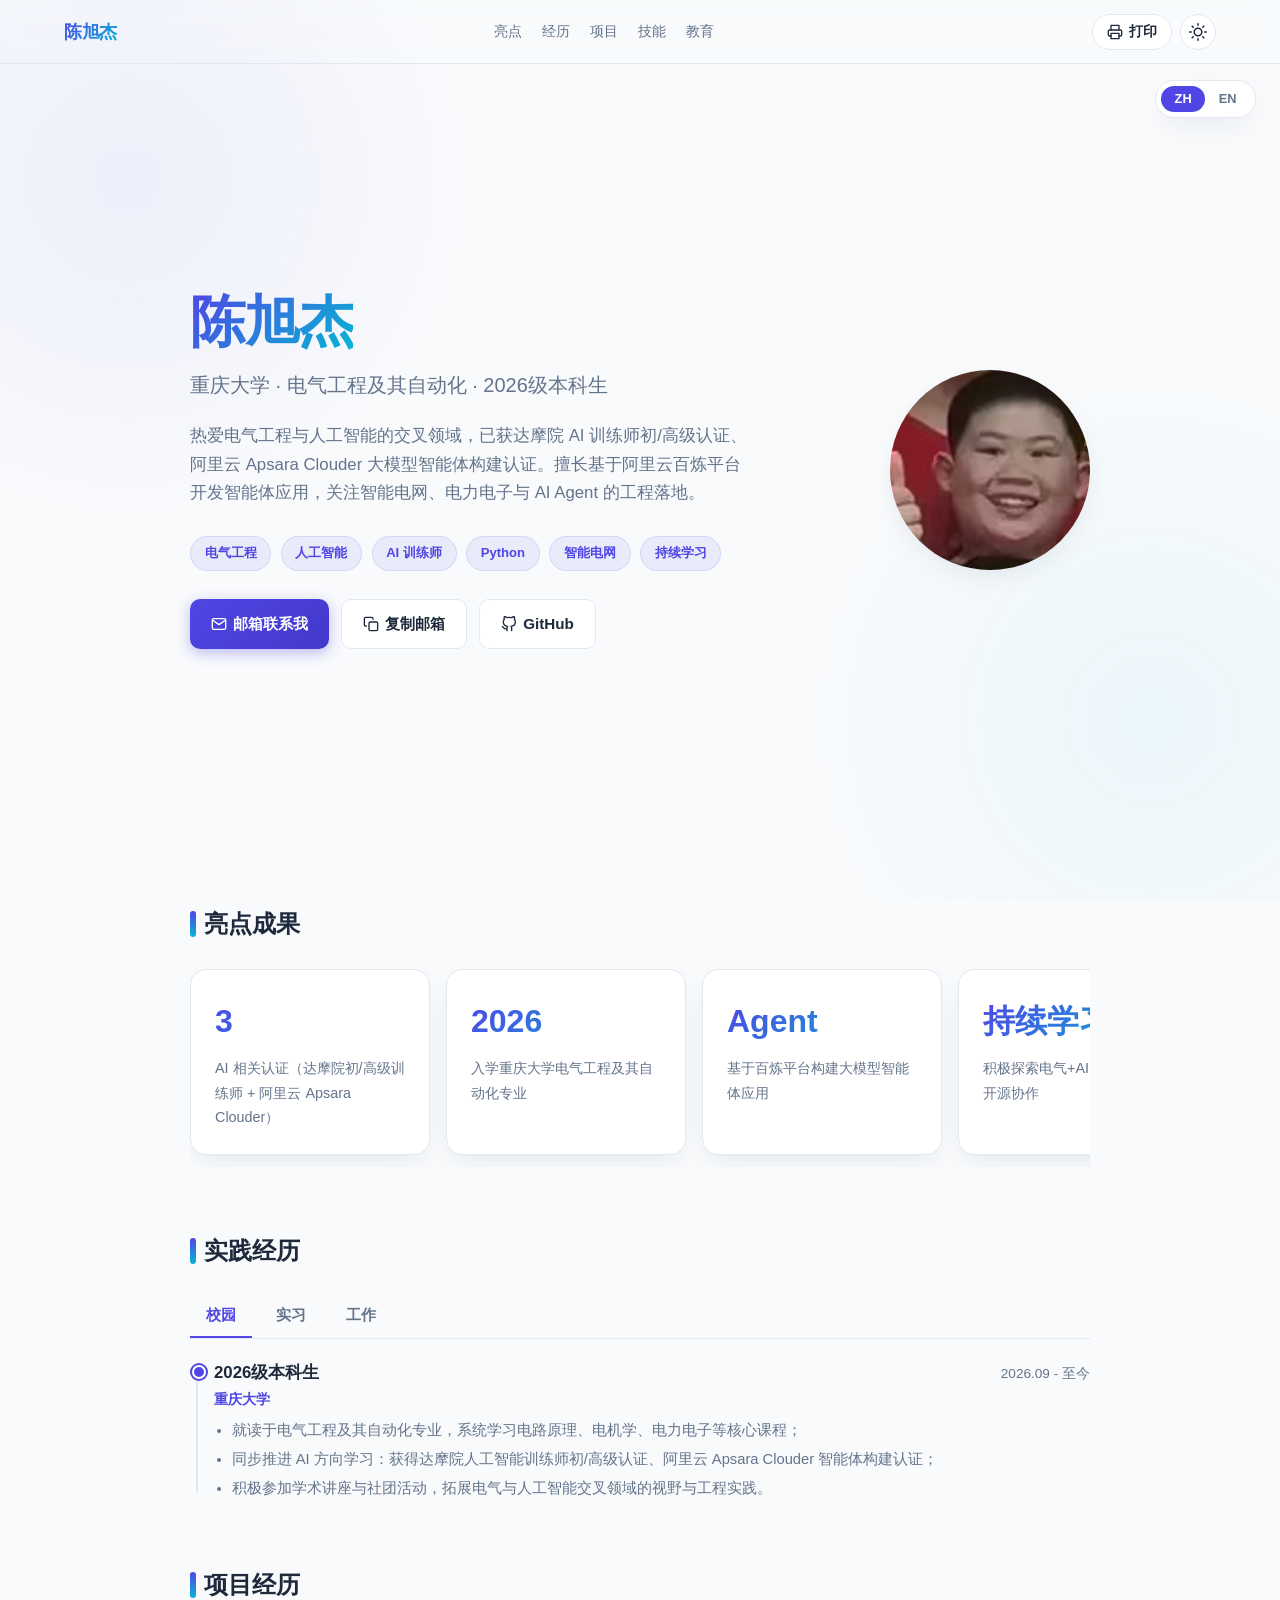
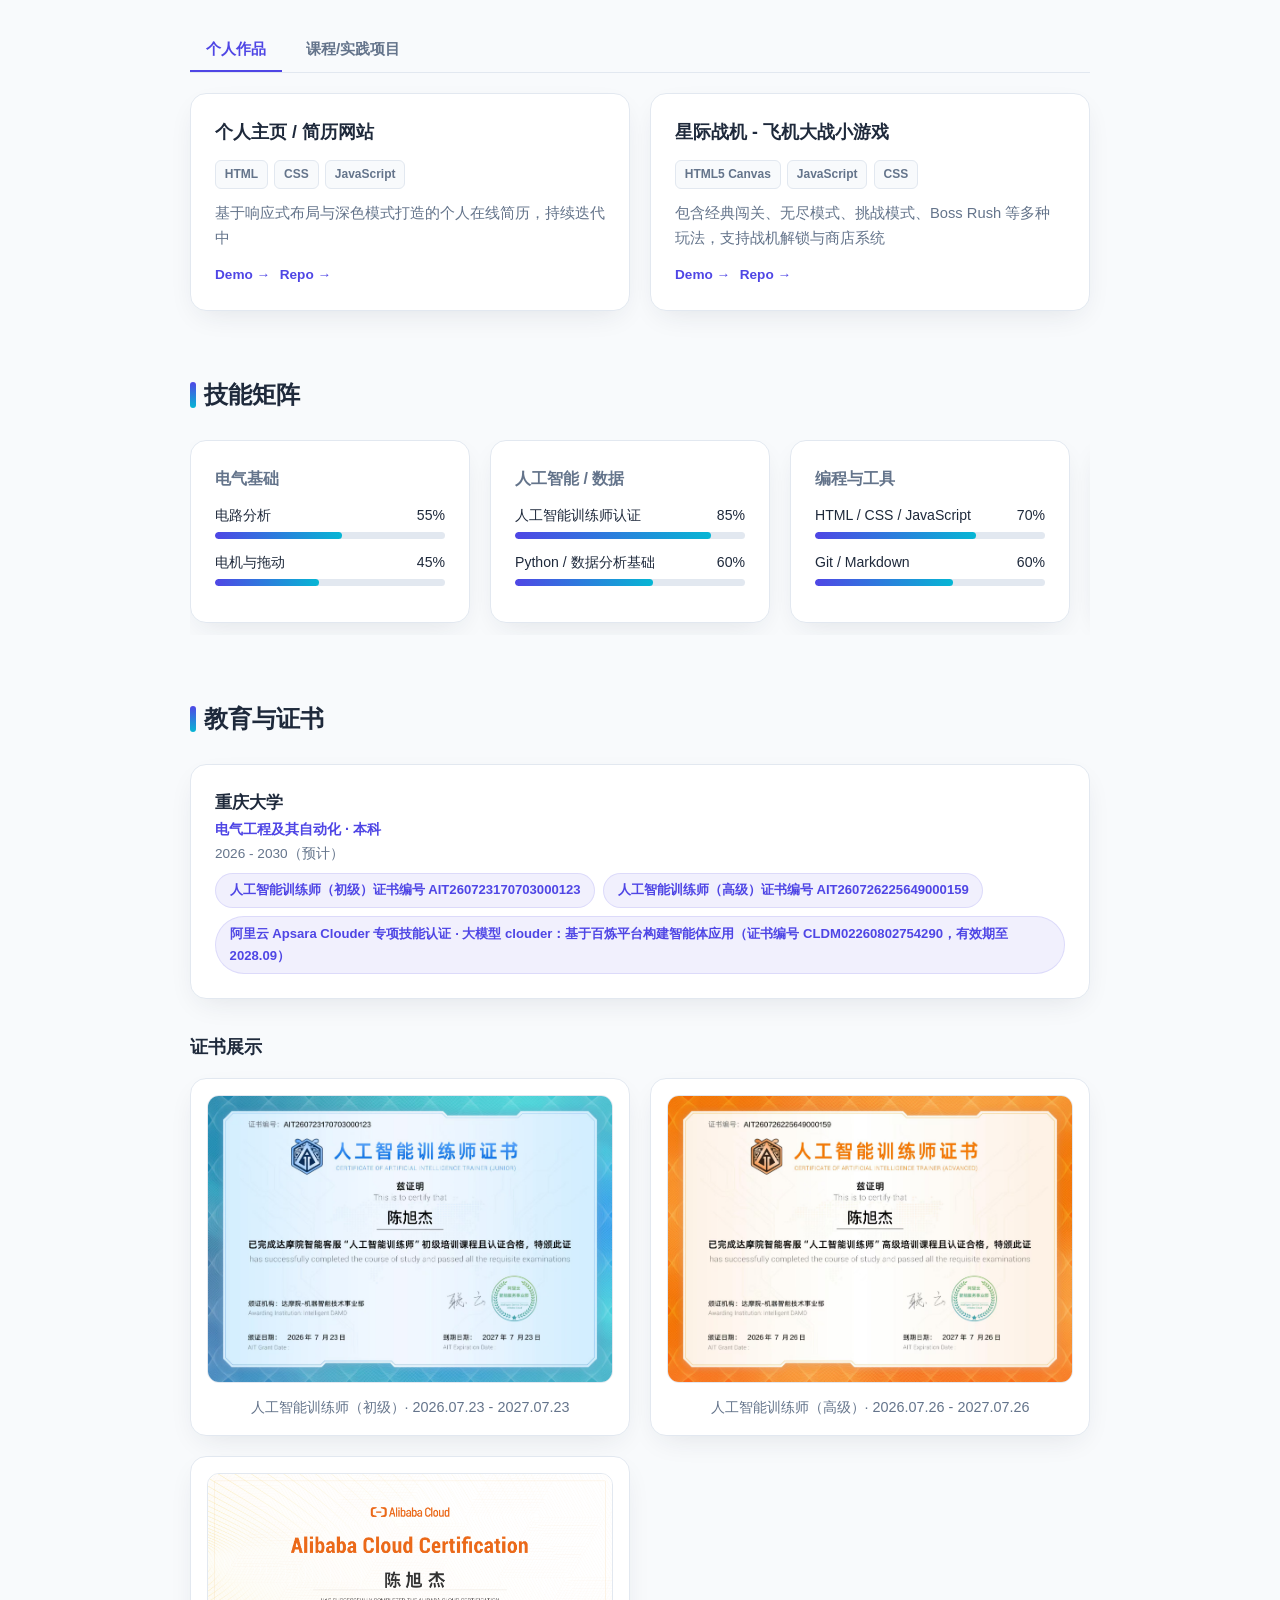
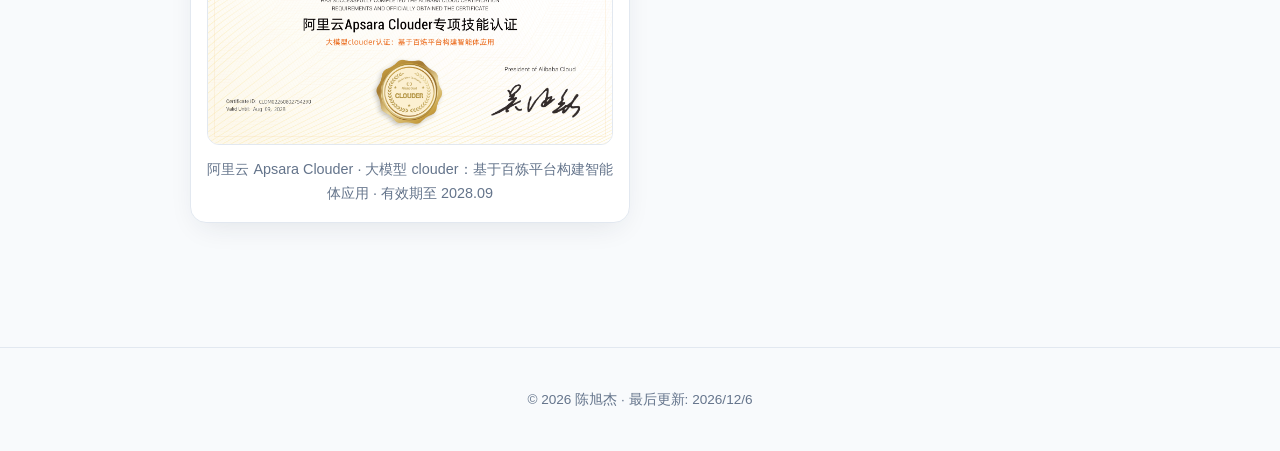
==== index.html @ e29fdea2 "deploy latest personal site" ====
<!DOCTYPE html>
<html lang="zh-CN">
<head>
  <meta charset="UTF-8">
  <meta name="viewport" content="width=device-width, initial-scale=1.0">
  <title>陈旭杰 | 重庆大学 · 电气工程及其自动化</title>
  <meta name="description" content="陈旭杰的个人主页 - 重庆大学电气工程及其自动化专业学生，已获得人工智能训练师初级与高级认证。">
  <style>
    /* ===== 设计变量 ===== */
    :root {
      --primary: #4f46e5;
      --primary-600: #4338ca;
      --accent: #06b6d4;
      --bg: #f8fafc;
      --surface: #ffffff;
      --text: #1e293b;
      --text-secondary: #64748b;
      --border: #e2e8f0;
      --shadow: 0 10px 30px -10px rgba(30, 41, 59, 0.12);
      --radius: 16px;
      --transition: 200ms cubic-bezier(0.4, 0, 0.2, 1);
      --font: -apple-system, BlinkMacSystemFont, "Segoe UI", "PingFang SC", "Hiragino Sans GB", "Microsoft YaHei", "Helvetica Neue", Arial, sans-serif;
    }

    [data-theme="dark"] {
      --bg: #0f172a;
      --surface: #1e293b;
      --text: #f1f5f9;
      --text-secondary: #94a3b8;
      --border: #334155;
      --shadow: 0 10px 30px -10px rgba(0, 0, 0, 0.4);
    }

    @media print {
      :root {
        --bg: #fff !important;
        --surface: #fff !important;
        --text: #000 !important;
        --text-secondary: #333 !important;
        --border: #ddd !important;
        --shadow: none !important;
      }
    }

    * { box-sizing: border-box; margin: 0; padding: 0; }

    html { scroll-behavior: smooth; }

    body {
      font-family: var(--font);
      background: var(--bg);
      color: var(--text);
      line-height: 1.7;
      -webkit-font-smoothing: antialiased;
      transition: background var(--transition), color var(--transition);
    }

    /* 背景纹理 */
    body::before {
      content: "";
      position: fixed;
      inset: 0;
      background:
        radial-gradient(circle at 10% 20%, rgba(79, 70, 229, 0.06) 0%, transparent 25%),
        radial-gradient(circle at 90% 80%, rgba(6, 182, 212, 0.05) 0%, transparent 25%);
      pointer-events: none;
      z-index: -1;
    }

    /* ===== 导航 ===== */
    .nav {
      position: fixed;
      top: 0;
      left: 0;
      right: 0;
      height: 64px;
      background: rgba(var(--surface), 0.85);
      backdrop-filter: blur(12px);
      border-bottom: 1px solid var(--border);
      z-index: 100;
      display: flex;
      align-items: center;
      justify-content: space-between;
      padding: 0 clamp(16px, 5vw, 64px);
      transition: background var(--transition), border-color var(--transition);
    }

    [data-theme="dark"] .nav { background: rgba(15, 23, 42, 0.85); }

    .nav-name {
      font-weight: 800;
      font-size: 1.15rem;
      letter-spacing: -0.02em;
      background: linear-gradient(135deg, var(--primary), var(--accent));
      -webkit-background-clip: text;
      -webkit-text-fill-color: transparent;
    }

    .nav-links {
      display: flex;
      gap: 1.25rem;
      align-items: center;
    }

    .nav-links a {
      color: var(--text-secondary);
      text-decoration: none;
      font-size: 0.9rem;
      font-weight: 500;
      transition: color var(--transition);
    }

    .nav-links a:hover { color: var(--primary); }

    .nav-btns {
      display: flex;
      gap: 0.5rem;
      align-items: center;
    }

    .icon-btn {
      width: 36px;
      height: 36px;
      border-radius: 50%;
      border: 1px solid var(--border);
      background: var(--surface);
      color: var(--text);
      cursor: pointer;
      display: inline-flex;
      align-items: center;
      justify-content: center;
      transition: transform var(--transition), border-color var(--transition), box-shadow var(--transition);
    }

    .icon-btn:hover {
      transform: translateY(-2px);
      border-color: var(--primary);
      box-shadow: var(--shadow);
    }

    .print-btn {
      width: auto;
      padding: 0 14px;
      border-radius: 20px;
      font-size: 0.85rem;
      font-weight: 600;
      gap: 6px;
    }

    .menu-toggle { display: none; }

    /* ===== 容器 ===== */
    .container {
      max-width: 980px;
      margin: 0 auto;
      padding: 100px clamp(16px, 5vw, 40px) 60px;
    }

    section { margin-bottom: 64px; }

    h2 {
      font-size: 1.5rem;
      margin-bottom: 1.5rem;
      display: flex;
      align-items: center;
      gap: 0.5rem;
    }

    h2 .accent {
      width: 6px;
      height: 26px;
      border-radius: 3px;
      background: linear-gradient(180deg, var(--primary), var(--accent));
    }

    /* ===== Hero ===== */
    .hero {
      display: grid;
      grid-template-columns: 1fr auto;
      gap: 40px;
      align-items: center;
      min-height: calc(100vh - 160px);
    }

    .hero-title {
      font-size: clamp(2.2rem, 6vw, 3.5rem);
      font-weight: 900;
      line-height: 1.1;
      letter-spacing: -0.03em;
      margin-bottom: 1rem;
    }

    .hero-title span {
      background: linear-gradient(135deg, var(--primary), var(--accent));
      -webkit-background-clip: text;
      -webkit-text-fill-color: transparent;
    }

    .hero-role {
      font-size: 1.25rem;
      color: var(--text-secondary);
      font-weight: 500;
      margin-bottom: 1.25rem;
    }

    .hero-summary {
      color: var(--text-secondary);
      font-size: 1.05rem;
      max-width: 560px;
      margin-bottom: 1.75rem;
    }

    .badges {
      display: flex;
      flex-wrap: wrap;
      gap: 0.6rem;
      margin-bottom: 1.75rem;
    }

    .badge {
      padding: 0.35rem 0.85rem;
      border-radius: 999px;
      font-size: 0.82rem;
      font-weight: 600;
      background: rgba(79, 70, 229, 0.08);
      color: var(--primary);
      border: 1px solid rgba(79, 70, 229, 0.12);
      transition: transform var(--transition), background var(--transition);
    }

    .badge:hover { transform: translateY(-2px); background: rgba(79, 70, 229, 0.12); }

    .hero-actions { display: flex; flex-wrap: wrap; gap: 0.75rem; }

    .btn {
      display: inline-flex;
      align-items: center;
      gap: 0.4rem;
      padding: 0.7rem 1.3rem;
      border-radius: 10px;
      font-weight: 600;
      font-size: 0.95rem;
      text-decoration: none;
      cursor: pointer;
      transition: transform var(--transition), box-shadow var(--transition), opacity var(--transition);
      border: none;
    }

    .btn-primary {
      background: linear-gradient(135deg, var(--primary), var(--primary-600));
      color: #fff;
      box-shadow: 0 4px 14px rgba(79, 70, 229, 0.35);
    }

    .btn-primary:hover { transform: translateY(-2px); box-shadow: 0 6px 20px rgba(79, 70, 229, 0.45); }

    .btn-ghost {
      background: var(--surface);
      color: var(--text);
      border: 1px solid var(--border);
    }

    .btn-ghost:hover { transform: translateY(-2px); border-color: var(--primary); }

    .avatar {
      width: 200px;
      height: 200px;
      border-radius: 50%;
      overflow: hidden;
      box-shadow: var(--shadow);
      position: relative;
      object-fit: cover;
      background: linear-gradient(135deg, var(--primary), var(--accent));
    }

    .avatar::after {
      content: "";
      position: absolute;
      inset: -8px;
      border-radius: 50%;
      border: 2px solid rgba(79, 70, 229, 0.15);
      pointer-events: none;
    }

    .avatar-fallback {
      display: none;
      align-items: center;
      justify-content: center;
      font-size: 4.5rem;
      font-weight: 900;
      color: #fff;
    }

    /* ===== 卡片与时间线 ===== */
    .card {
      background: var(--surface);
      border: 1px solid var(--border);
      border-radius: var(--radius);
      padding: 1.5rem;
      box-shadow: var(--shadow);
      transition: transform var(--transition), box-shadow var(--transition), border-color var(--transition);
    }

    .card:hover {
      transform: translateY(-4px);
      box-shadow: 0 20px 40px -12px rgba(30, 41, 59, 0.18);
      border-color: rgba(79, 70, 229, 0.25);
    }

    [data-theme="dark"] .card:hover { box-shadow: 0 20px 40px -12px rgba(0, 0, 0, 0.35); }

    .highlights {
      display: flex;
      gap: 1rem;
      overflow-x: auto;
      scroll-snap-type: x mandatory;
      scroll-behavior: smooth;
      padding-bottom: 0.75rem;
      -webkit-overflow-scrolling: touch;
    }

    .highlights::-webkit-scrollbar {
      height: 6px;
    }

    .highlights::-webkit-scrollbar-track {
      background: var(--border);
      border-radius: 3px;
    }

    .highlights::-webkit-scrollbar-thumb {
      background: linear-gradient(90deg, var(--primary), var(--accent));
      border-radius: 3px;
    }

    .highlight-card {
      flex: 0 0 auto;
      width: 240px;
      scroll-snap-align: start;
      display: flex;
      flex-direction: column;
      gap: 0.5rem;
    }

    .highlight-number {
      font-size: 2rem;
      font-weight: 900;
      background: linear-gradient(135deg, var(--primary), var(--accent));
      -webkit-background-clip: text;
      -webkit-text-fill-color: transparent;
    }

    .highlight-label { color: var(--text-secondary); font-size: 0.9rem; }

    /* ===== Tabs ===== */
    .tabs {
      display: flex;
      gap: 0.5rem;
      border-bottom: 1px solid var(--border);
      margin-bottom: 1.25rem;
      flex-wrap: wrap;
    }

    .tab {
      padding: 0.6rem 1rem;
      background: none;
      border: none;
      border-bottom: 2px solid transparent;
      color: var(--text-secondary);
      font-weight: 600;
      cursor: pointer;
      transition: color var(--transition), border-color var(--transition);
      font-size: 0.95rem;
    }

    .tab:hover { color: var(--primary); }

    .tab[aria-selected="true"] {
      color: var(--primary);
      border-bottom-color: var(--primary);
    }

    .tab-panel { display: none; animation: fadeIn 250ms ease; }

    .tab-panel.active { display: block; }

    @keyframes fadeIn {
      from { opacity: 0; transform: translateY(8px); }
      to { opacity: 1; transform: translateY(0); }
    }

    @media (prefers-reduced-motion: reduce) {
      *, *::before, *::after {
        animation-duration: 0.01ms !important;
        transition-duration: 0.01ms !important;
        scroll-behavior: auto !important;
      }
    }

    .timeline { position: relative; padding-left: 24px; }

    .timeline::before {
      content: "";
      position: absolute;
      left: 6px;
      top: 8px;
      bottom: 8px;
      width: 2px;
      background: var(--border);
    }

    .timeline-item { position: relative; margin-bottom: 1.75rem; }

    .timeline-item::before {
      content: "";
      position: absolute;
      left: -22px;
      top: 6px;
      width: 10px;
      height: 10px;
      border-radius: 50%;
      background: var(--primary);
      border: 2px solid var(--surface);
      box-shadow: 0 0 0 2px var(--primary);
    }

    .timeline-header { display: flex; justify-content: space-between; align-items: baseline; flex-wrap: wrap; gap: 0.5rem; margin-bottom: 0.4rem; }

    .timeline-title { font-weight: 700; font-size: 1.05rem; }

    .timeline-company { color: var(--primary); font-weight: 600; font-size: 0.9rem; }

    .timeline-date { color: var(--text-secondary); font-size: 0.85rem; }

    .timeline-desc { color: var(--text-secondary); font-size: 0.92rem; }

    .timeline-desc ul { margin-left: 1.1rem; margin-top: 0.4rem; }

    .timeline-desc li { margin-bottom: 0.25rem; }

    /* ===== 项目 ===== */
    .project-grid {
      display: grid;
      grid-template-columns: repeat(auto-fit, minmax(280px, 1fr));
      gap: 1.25rem;
    }

    .project-card h3 { font-size: 1.1rem; margin-bottom: 0.35rem; }

    .project-tech {
      display: flex;
      flex-wrap: wrap;
      gap: 0.4rem;
      margin: 0.75rem 0;
    }

    .tech-tag {
      padding: 0.2rem 0.55rem;
      border-radius: 6px;
      font-size: 0.75rem;
      font-weight: 600;
      background: var(--bg);
      color: var(--text-secondary);
      border: 1px solid var(--border);
    }

    .project-links { display: flex; gap: 0.6rem; margin-top: 0.75rem; }

    .project-links a {
      font-size: 0.85rem;
      color: var(--primary);
      text-decoration: none;
      font-weight: 600;
      display: inline-flex;
      align-items: center;
      gap: 0.25rem;
    }

    .project-links a:hover { text-decoration: underline; }

    /* ===== 技能矩阵 ===== */
    .skills-grid {
      display: flex;
      gap: 1.25rem;
      overflow-x: auto;
      scroll-snap-type: x mandatory;
      scroll-behavior: smooth;
      padding-bottom: 0.75rem;
      -webkit-overflow-scrolling: touch;
    }

    .skills-grid::-webkit-scrollbar {
      height: 6px;
    }

    .skills-grid::-webkit-scrollbar-track {
      background: var(--border);
      border-radius: 3px;
    }

    .skills-grid::-webkit-scrollbar-thumb {
      background: linear-gradient(90deg, var(--primary), var(--accent));
      border-radius: 3px;
    }

    .skill-category {
      flex: 0 0 auto;
      width: 280px;
      scroll-snap-align: start;
    }

    .skill-category h3 { font-size: 1rem; margin-bottom: 0.75rem; color: var(--text-secondary); }

    .skill-item { margin-bottom: 0.75rem; }

    .skill-top { display: flex; justify-content: space-between; font-size: 0.88rem; margin-bottom: 0.25rem; }

    .skill-bar {
      height: 7px;
      border-radius: 4px;
      background: var(--border);
      overflow: hidden;
    }

    .skill-fill {
      height: 100%;
      border-radius: 4px;
      background: linear-gradient(90deg, var(--primary), var(--accent));
      width: 0;
      transition: width 800ms cubic-bezier(0.4, 0, 0.2, 1);
    }

    /* ===== 教育 ===== */
    .edu-grid { display: grid; grid-template-columns: repeat(auto-fit, minmax(260px, 1fr)); gap: 1rem; }

    .cert-list { display: flex; flex-wrap: wrap; gap: 0.5rem; margin-top: 0.5rem; }

    .cert-heading {
      font-size: 1.15rem;
      margin: 2rem 0 1rem;
      color: var(--text);
    }

    .cert-gallery {
      display: grid;
      grid-template-columns: repeat(auto-fit, minmax(300px, 1fr));
      gap: 1.25rem;
    }

    .cert-card {
      background: var(--surface);
      border: 1px solid var(--border);
      border-radius: var(--radius);
      padding: 1rem;
      box-shadow: var(--shadow);
      transition: transform var(--transition), box-shadow var(--transition);
    }

    .cert-card:hover { transform: translateY(-4px); box-shadow: 0 20px 40px -12px rgba(30, 41, 59, 0.18); }

    .cert-card img {
      width: 100%;
      height: auto;
      border-radius: 12px;
      border: 1px solid var(--border);
      display: block;
      background: var(--bg);
    }

    .cert-card .caption {
      margin-top: 0.75rem;
      font-size: 0.9rem;
      color: var(--text-secondary);
      text-align: center;
    }

    .cert-placeholder {
      width: 100%;
      aspect-ratio: 4 / 3;
      border-radius: 12px;
      border: 2px dashed var(--border);
      display: flex;
      flex-direction: column;
      align-items: center;
      justify-content: center;
      gap: 0.5rem;
      color: var(--text-secondary);
      font-size: 0.9rem;
      text-align: center;
      padding: 1rem;
      background: var(--bg);
    }

    /* ===== 页脚与返回顶部 ===== */
    .footer {
      text-align: center;
      padding: 2.5rem 1rem;
      color: var(--text-secondary);
      font-size: 0.85rem;
      border-top: 1px solid var(--border);
    }

    .back-top {
      position: fixed;
      right: 24px;
      bottom: 24px;
      width: 42px;
      height: 42px;
      border-radius: 50%;
      border: 1px solid var(--border);
      background: var(--surface);
      color: var(--text);
      cursor: pointer;
      display: none;
      align-items: center;
      justify-content: center;
      box-shadow: var(--shadow);
      transition: transform var(--transition), opacity var(--transition);
      z-index: 90;
    }

    .back-top.visible { display: inline-flex; }

    .back-top:hover { transform: translateY(-3px); }

    .toast {
      position: fixed;
      left: 50%;
      bottom: 32px;
      transform: translateX(-50%) translateY(100px);
      background: var(--text);
      color: var(--bg);
      padding: 0.6rem 1.2rem;
      border-radius: 8px;
      font-size: 0.9rem;
      font-weight: 500;
      opacity: 0;
      transition: transform var(--transition), opacity var(--transition);
      z-index: 200;
    }

    .toast.show { transform: translateX(-50%) translateY(0); opacity: 1; }

    /* ===== 双语切换 ===== */
    .lang-switch {
      position: fixed;
      right: 24px;
      top: 80px;
      background: var(--surface);
      border: 1px solid var(--border);
      border-radius: 20px;
      padding: 0.3rem;
      display: none;
      box-shadow: var(--shadow);
      z-index: 90;
    }

    .lang-switch.visible { display: flex; }

    .lang-btn {
      padding: 0.35rem 0.85rem;
      border-radius: 16px;
      border: none;
      background: transparent;
      color: var(--text-secondary);
      font-size: 0.8rem;
      font-weight: 600;
      cursor: pointer;
    }

    .lang-btn.active { background: var(--primary); color: #fff; }

    /* ===== 响应式 ===== */
    @media (max-width: 768px) {
      .nav-links {
        display: none;
        position: absolute;
        top: 64px;
        left: 0;
        right: 0;
        flex-direction: column;
        align-items: stretch;
        gap: 0;
        background: var(--surface);
        border-bottom: 1px solid var(--border);
        box-shadow: var(--shadow);
        padding: 0.5rem 1rem;
      }
      .nav.menu-open .nav-links { display: flex; }
      .nav-links a {
        padding: 0.85rem 0.5rem;
        font-size: 1rem;
        border-bottom: 1px solid var(--border);
      }
      .nav-links a:last-child { border-bottom: none; }
      .menu-toggle { display: inline-flex; }
      .hero { grid-template-columns: 1fr; text-align: center; }
      .avatar { width: 140px; height: 140px; margin: 0 auto; order: -1; }
      .badges, .hero-actions { justify-content: center; }
      .project-grid, .edu-grid, .cert-gallery { grid-template-columns: 1fr; }
      .skill-category { width: 260px; }
      .highlight-card { width: 220px; }
      .timeline-header { flex-direction: column; }
    }

    @media print {
      .nav, .back-top, .lang-switch, .icon-btn, .hero-actions { display: none !important; }
      .container { padding-top: 24px; }
      .card { break-inside: avoid; box-shadow: none; border: 1px solid #ddd; }
      .tab-panel { display: block !important; }
      .tabs { display: none; }
      a { text-decoration: none; color: #000; }
      body::before { display: none; }
    }
  </style>
</head>
<body>
  <!-- 导航 -->
  <nav class="nav" role="navigation" aria-label="主导航">
    <div class="nav-name" data-i18n="name">陈旭杰</div>
    <div class="nav-links">
      <a href="#highlights" data-i18n="nav.highlights">亮点</a>
      <a href="#experience" data-i18n="nav.experience">经历</a>
      <a href="#projects" data-i18n="nav.projects">项目</a>
      <a href="#skills" data-i18n="nav.skills">技能</a>
      <a href="#education" data-i18n="nav.education">教育</a>
    </div>
    <div class="nav-btns">
      <button class="icon-btn print-btn" onclick="window.print()" aria-label="打印简历">
        <svg width="16" height="16" viewBox="0 0 24 24" fill="none" stroke="currentColor" stroke-width="2" stroke-linecap="round" stroke-linejoin="round"><polyline points="6 9 6 2 18 2 18 9"></polyline><path d="M6 18H4a2 2 0 0 1-2-2v-5a2 2 0 0 1 2-2h16a2 2 0 0 1 2 2v5a2 2 0 0 1-2 2h-2"></path><rect x="6" y="14" width="12" height="8"></rect></svg>
        <span data-i18n="print">打印</span>
      </button>
      <button class="icon-btn" id="themeToggle" aria-label="切换深色模式">
        <svg id="themeIcon" width="18" height="18" viewBox="0 0 24 24" fill="none" stroke="currentColor" stroke-width="2" stroke-linecap="round" stroke-linejoin="round"><circle cx="12" cy="12" r="5"></circle><path d="M12 1v2M12 21v2M4.22 4.22l1.42 1.42M18.36 18.36l1.42 1.42M1 12h2M21 12h2M4.22 19.78l1.42-1.42M18.36 5.64l1.42-1.42"></path></svg>
      </button>
      <button class="icon-btn menu-toggle" id="menuToggle" aria-label="打开导航菜单" aria-expanded="false">
        <svg width="20" height="20" viewBox="0 0 24 24" fill="none" stroke="currentColor" stroke-width="2" stroke-linecap="round" stroke-linejoin="round"><line x1="3" y1="6" x2="21" y2="6"></line><line x1="3" y1="12" x2="21" y2="12"></line><line x1="3" y1="18" x2="21" y2="18"></line></svg>
      </button>
    </div>
  </nav>

  <!-- 语言切换 -->
  <div class="lang-switch" id="langSwitch" role="group" aria-label="语言切换"></div>

  <main class="container">
    <!-- Hero -->
    <section class="hero" id="about">
      <div>
        <h1 class="hero-title"><span data-i18n="name">陈旭杰</span></h1>
        <p class="hero-role" data-i18n="role">重庆大学 · 电气工程及其自动化 · 2026级本科生</p>
        <p class="hero-summary" data-i18n="summary">
          对电气工程与人工智能交叉领域充满热情，已获得达摩院智能客服「人工智能训练师」初级与高级认证。正在系统学习电气工程专业知识，关注智能电网、电力电子与 AI 应用方向。
        </p>
        <div class="badges" id="skillBadges"></div>
        <div class="hero-actions">
          <a class="btn btn-primary" id="emailBtn" href="#" aria-label="发送邮件">
            <svg width="16" height="16" viewBox="0 0 24 24" fill="none" stroke="currentColor" stroke-width="2" stroke-linecap="round" stroke-linejoin="round"><path d="M4 4h16c1.1 0 2 .9 2 2v12c0 1.1-.9 2-2 2H4c-1.1 0-2-.9-2-2V6c0-1.1.9-2 2-2z"></path><polyline points="22,6 12,13 2,6"></polyline></svg>
            <span data-i18n="contact.email">邮箱联系我</span>
          </a>
          <button class="btn btn-ghost" id="copyEmailBtn">
            <svg width="16" height="16" viewBox="0 0 24 24" fill="none" stroke="currentColor" stroke-width="2" stroke-linecap="round" stroke-linejoin="round"><rect x="9" y="9" width="13" height="13" rx="2" ry="2"></rect><path d="M5 15H4a2 2 0 0 1-2-2V4a2 2 0 0 1 2-2h9a2 2 0 0 1 2 2v1"></path></svg>
            <span data-i18n="contact.copy">复制邮箱</span>
          </button>
          <a class="btn btn-ghost" id="githubBtn" href="#" target="_blank" rel="noopener">
            <svg width="16" height="16" viewBox="0 0 24 24" fill="none" stroke="currentColor" stroke-width="2" stroke-linecap="round" stroke-linejoin="round"><path d="M9 19c-5 1.5-5-2.5-7-3m14 6v-3.87a3.37 3.37 0 0 0-.94-2.61c3.14-.35 6.44-1.54 6.44-7A5.44 5.44 0 0 0 20 4.77 5.07 5.07 0 0 0 19.91 1S18.73.65 16 2.48a13.38 13.38 0 0 0-7 0C6.27.65 5.09 1 5.09 1A5.07 5.07 0 0 0 5 4.77a5.44 5.44 0 0 0-1.5 3.78c0 5.42 3.3 6.61 6.44 7A3.37 3.37 0 0 0 9 18.13V22"></path></svg>
            GitHub
          </a>
        </div>
      </div>
      <img class="avatar" id="avatar" src="/images/avatar.jpg?v=20260810" alt="陈旭杰的照片" onerror="this.style.display='none';this.insertAdjacentHTML('afterend','<div class=&quot;avatar avatar-fallback&quot; style=&quot;display:flex;&quot;>陈</div>')">
    </section>

    <!-- 亮点成果 -->
    <section id="highlights">
      <h2><span class="accent"></span><span data-i18n="sections.highlights">亮点成果</span></h2>
      <div class="highlights" id="highlightsGrid"></div>
    </section>

    <!-- 经历 -->
    <section id="experience">
      <h2><span class="accent"></span><span data-i18n="sections.experience">实践经历</span></h2>
      <div class="tabs" id="expTabs" role="tablist" aria-label="经历分类"></div>
      <div id="expPanels"></div>
    </section>

    <!-- 项目 -->
    <section id="projects">
      <h2><span class="accent"></span><span data-i18n="sections.projects">项目经历</span></h2>
      <div class="tabs" id="projectTabs" role="tablist" aria-label="项目分类"></div>
      <div id="projectPanels"></div>
    </section>

    <!-- 技能矩阵 -->
    <section id="skills">
      <h2><span class="accent"></span><span data-i18n="sections.skills">技能矩阵</span></h2>
      <div class="skills-grid" id="skillsGrid"></div>
    </section>

    <!-- 教育与证书 -->
    <section id="education">
      <h2><span class="accent"></span><span data-i18n="sections.education">教育与证书</span></h2>
      <div class="edu-grid" id="eduGrid"></div>
      <h3 class="cert-heading" data-i18n="certHeading">证书展示</h3>
      <div class="cert-gallery" id="certGallery"></div>
    </section>
  </main>

  <footer class="footer">
    <p>© <span id="year"></span> <span data-i18n="name">陈旭杰</span> · <span data-i18n="footer">最后更新</span>: <span id="updateTime"></span></p>
  </footer>

  <button class="back-top" id="backTop" aria-label="返回顶部">
    <svg width="20" height="20" viewBox="0 0 24 24" fill="none" stroke="currentColor" stroke-width="2" stroke-linecap="round" stroke-linejoin="round"><polyline points="18 15 12 9 6 15"></polyline></svg>
  </button>

  <div class="toast" id="toast"></div>

  <script>
    // ===== 简历数据 =====
    // 替换此处为你的真实信息；若只有中文，保留 zh 即可
    const resume = {
      zh: {
        name: "陈旭杰",
        role: "重庆大学 · 电气工程及其自动化 · 2026级本科生",
        summary: "热爱电气工程与人工智能的交叉领域，已获达摩院 AI 训练师初/高级认证、阿里云 Apsara Clouder 大模型智能体构建认证。擅长基于阿里云百炼平台开发智能体应用，关注智能电网、电力电子与 AI Agent 的工程落地。",
        avatar: "陈",
        contact: {
          email: { user: "3975054895", domain: "qq.com" },
          github: "https://github.com/Ashen520666",
          phone: "133-2735-1912"
        },
        nav: { highlights: "亮点", experience: "经历", projects: "项目", skills: "技能", education: "教育" },
        sections: { highlights: "亮点成果", experience: "实践经历", projects: "项目经历", skills: "技能矩阵", education: "教育与证书" },
        certHeading: "证书展示",
        print: "打印",
        footer: "最后更新",
        contactBtn: "邮箱联系我",
        copyBtn: "复制邮箱",
        highlights: [
          { number: "3", label: "AI 相关认证（达摩院初/高级训练师 + 阿里云 Apsara Clouder）" },
          { number: "2026", label: "入学重庆大学电气工程及其自动化专业" },
          { number: "Agent", label: "基于百炼平台构建大模型智能体应用" },
          { number: "持续学习", label: "积极探索电气+AI 工程落地与开源协作" }
        ],
        experience: {
          tabs: [
            { key: "campus", label: "校园" },
            { key: "intern", label: "实习" },
            { key: "work", label: "工作" }
          ],
          campus: [
            {
              title: "2026级本科生",
              company: "重庆大学",
              date: "2026.09 - 至今",
              desc: [
                "就读于电气工程及其自动化专业，系统学习电路原理、电机学、电力电子等核心课程；",
                "同步推进 AI 方向学习：获得达摩院人工智能训练师初/高级认证、阿里云 Apsara Clouder 智能体构建认证；",
                "积极参加学术讲座与社团活动，拓展电气与人工智能交叉领域的视野与工程实践。"
              ]
            }
          ],
          intern: [
            {
              title: "暂无实习经历",
              company: "待补充",
              date: "—",
              desc: ["即将进入专业学习阶段，后续会补充相关实习与实践经历。"]
            }
          ],
          work: [
            {
              title: "暂无工作经历",
              company: "待补充",
              date: "—",
              desc: ["目前以学生身份为主，专注于学业与技能积累。"]
            }
          ]
        },
        projects: {
          tabs: [
            { key: "personal", label: "个人作品" },
            { key: "professional", label: "课程/实践项目" }
          ],
          personal: [
            {
              name: "个人主页 / 简历网站",
              tech: ["HTML", "CSS", "JavaScript"],
              result: "基于响应式布局与深色模式打造的个人在线简历，持续迭代中",
              links: { demo: "#", repo: "#" }
            },
            {
              name: "星际战机 - 飞机大战小游戏",
              tech: ["HTML5 Canvas", "JavaScript", "CSS"],
              result: "包含经典闯关、无尽模式、挑战模式、Boss Rush 等多种玩法，支持战机解锁与商店系统",
              links: { demo: "plane-war/index.html", repo: "#" }
            }
          ],
          professional: [
            {
              name: "课程项目待补充",
              tech: ["—"],
              result: "入学后将在课程学习与实践中逐步补充项目经历",
              links: {}
            }
          ]
        },
        skills: [
          {
            category: "电气基础",
            items: [
              { name: "电路分析", level: 55 },
              { name: "电机与拖动", level: 45 }
            ]
          },
          {
            category: "人工智能 / 数据",
            items: [
              { name: "人工智能训练师认证", level: 85 },
              { name: "Python / 数据分析基础", level: 60 }
            ]
          },
          {
            category: "编程与工具",
            items: [
              { name: "HTML / CSS / JavaScript", level: 70 },
              { name: "Git / Markdown", level: 60 }
            ]
          },
          {
            category: "软技能",
            items: [
              { name: "自主学习与信息检索", level: 85 },
              { name: "团队协作与沟通", level: 75 }
            ]
          }
        ],
        education: [
          {
            school: "重庆大学",
            major: "电气工程及其自动化 · 本科",
            date: "2026 - 2030（预计）",
            certs: [
              "人工智能训练师（初级）证书编号 AIT260723170703000123",
              "人工智能训练师（高级）证书编号 AIT260726225649000159",
              "阿里云 Apsara Clouder 专项技能认证 · 大模型 clouder：基于百炼平台构建智能体应用（证书编号 CLDM02260802754290，有效期至 2028.09）"
            ],
            certImages: [
              {
                src: "/images/cert-ai-trainer-junior.jpg?v=20260810",
                alt: "人工智能训练师（初级）证书",
                caption: "人工智能训练师（初级）· 2026.07.23 - 2027.07.23"
              },
              {
                src: "/images/cert-ai-trainer-advanced.jpg?v=20260810",
                alt: "人工智能训练师（高级）证书",
                caption: "人工智能训练师（高级）· 2026.07.26 - 2027.07.26"
              },
              {
                src: "/images/downloadCertificate.png?v=20260810",
                alt: "阿里云 Apsara Clouder 专项技能认证",
                caption: "阿里云 Apsara Clouder · 大模型 clouder：基于百炼平台构建智能体应用 · 有效期至 2028.09"
              }
            ]
          }
        ]
      },
      en: {
        name: "Xujie Chen",
        role: "Chongqing University · Electrical Engineering · Class of 2026",
        summary: "Enthusiastic about the intersection of electrical engineering and AI. Hold DAMO Academy Junior & Advanced AI Trainer certifications and Alibaba Cloud Apsara Clouder certification for building AI agents on Model Studio. Focused on smart grids, power electronics, and practical AI Agent engineering.",
        avatar: "X",
        contact: {
          email: { user: "3975054895", domain: "qq.com" },
          github: "https://github.com/Ashen520666",
          phone: "+86 133-2735-1912"
        },
        nav: { highlights: "Highlights", experience: "Experience", projects: "Projects", skills: "Skills", education: "Education" },
        sections: { highlights: "Highlights", experience: "Experience", projects: "Projects", skills: "Skills", education: "Education & Certs" },
        certHeading: "Certificates",
        print: "Print",
        footer: "Last updated",
        contactBtn: "Email Me",
        copyBtn: "Copy Email",
        highlights: [
          { number: "3", label: "AI certifications (DAMO Academy Jr./Sr. Trainer + Alibaba Cloud Apsara Clouder)" },
          { number: "2026", label: "Enrolled in Electrical Engineering at Chongqing University" },
          { number: "Agent", label: "Building AI agents on Alibaba Cloud Model Studio" },
          { number: "Continuous", label: "Exploring EE + AI engineering practice and open-source collaboration" }
        ],
        experience: {
          tabs: [
            { key: "campus", label: "Campus" },
            { key: "intern", label: "Internship" },
            { key: "work", label: "Work" }
          ],
          campus: [
            {
              title: "Undergraduate Student",
              company: "Chongqing University",
              date: "2026.09 - Present",
              desc: [
                "Studying Electrical Engineering and Automation, covering core courses such as circuit analysis, electrical machinery, and power electronics;",
                "Parallel AI learning path: obtained DAMO Academy Junior & Advanced AI Trainer certs and Alibaba Cloud Apsara Clouder certification for Agent Builder;",
                "Engaged in academic lectures and student activities to broaden horizons at the intersection of EE and AI."
              ]
            }
          ],
          intern: [
            {
              title: "No internship yet",
              company: "TBD",
              date: "—",
              desc: ["Will add relevant internships and practical experience as studies progress."]
            }
          ],
          work: [
            {
              title: "No work experience yet",
              company: "TBD",
              date: "—",
              desc: ["Currently focused on academic studies and skill building."]
            }
          ]
        },
        projects: {
          tabs: [
            { key: "personal", label: "Personal" },
            { key: "professional", label: "Course / Practice" }
          ],
          personal: [
            {
              name: "Personal Homepage / Resume",
              tech: ["HTML", "CSS", "JavaScript"],
              result: "A responsive, dark-mode-ready online resume; continuously iterated",
              links: { demo: "#", repo: "#" }
            },
            {
              name: "Star Fighter - Airplane War Game",
              tech: ["HTML5 Canvas", "JavaScript", "CSS"],
              result: "A Canvas-based shooting game with classic, endless, challenge and Boss Rush modes, plus unlockable ships and shop system",
              links: { demo: "plane-war/index.html", repo: "#" }
            }
          ],
          professional: [
            {
              name: "Course projects TBD",
              tech: ["—"],
              result: "Will be added as coursework and practical projects progress",
              links: {}
            }
          ]
        },
        skills: [
          {
            category: "Electrical Basics",
            items: [
              { name: "Circuit Analysis", level: 55 },
              { name: "Electrical Machinery", level: 45 }
            ]
          },
          {
            category: "AI / Data",
            items: [
              { name: "AI Trainer Certification", level: 85 },
              { name: "Python / Data Analysis Basics", level: 60 }
            ]
          },
          {
            category: "Programming",
            items: [
              { name: "HTML / CSS / JavaScript", level: 70 },
              { name: "Git / Markdown", level: 60 }
            ]
          },
          {
            category: "Soft Skills",
            items: [
              { name: "Self-directed Learning", level: 85 },
              { name: "Teamwork & Communication", level: 75 }
            ]
          }
        ],
        education: [
          {
            school: "Chongqing University",
            major: "Electrical Engineering and Automation · Bachelor",
            date: "2026 - 2030 (Expected)",
            certs: [
              "AI Trainer (Junior) · Certificate No. AIT260723170703000123",
              "AI Trainer (Advanced) · Certificate No. AIT260726225649000159",
              "Alibaba Cloud Apsara Clouder · LLMOps Agent Builder on Model Studio (Cert. CLDM02260802754290, valid until Sep 2028)"
            ],
            certImages: [
              {
                src: "/images/cert-ai-trainer-junior.jpg?v=20260810",
                alt: "AI Trainer (Junior) Certificate",
                caption: "AI Trainer (Junior) · 2026.07.23 - 2027.07.23"
              },
              {
                src: "/images/cert-ai-trainer-advanced.jpg?v=20260810",
                alt: "AI Trainer (Advanced) Certificate",
                caption: "AI Trainer (Advanced) · 2026.07.26 - 2027.07.26"
              },
              {
                src: "/images/downloadCertificate.png?v=20260810",
                alt: "Alibaba Cloud Apsara Clouder Certification",
                caption: "Alibaba Cloud Apsara Clouder · Agent Builder on Model Studio · Valid until Sep 2028"
              }
            ]
          }
        ]
      }
    };

    // ===== 状态 =====
    let currentLang = "zh";
    const supportedLangs = Object.keys(resume);

    // ===== 工具函数 =====
    function $(s) { return document.querySelector(s); }
    function $$(s) { return Array.from(document.querySelectorAll(s)); }
    function email(lang) {
      const e = resume[lang].contact.email;
      return `${e.user}@${e.domain}`;
    }

    function renderText() {
      const d = resume[currentLang];
      $$("[data-i18n]").forEach(el => {
        const key = el.dataset.i18n;
        if (key === "name") el.textContent = d.name;
        else if (key === "role") el.textContent = d.role;
        else if (key === "summary") el.textContent = d.summary;
        else if (key === "print") el.textContent = d.print;
        else if (key === "footer") el.textContent = d.footer;
        else if (key === "contact.email") el.querySelector("span") ? el.querySelector("span").textContent = d.contactBtn : el.textContent = d.contactBtn;
        else if (key === "contact.copy") el.querySelector("span") ? el.querySelector("span").textContent = d.copyBtn : el.textContent = d.copyBtn;
        else {
          const path = key.split(".");
          let val = d;
          path.forEach(p => val = val && val[p]);
          if (val) el.textContent = val;
        }
      });
      // 头像已改为图片，无需设置文字
      $("#emailBtn").href = `mailto:${email(currentLang)}`;
      $("#githubBtn").href = d.contact.github || "#";
    }

    function renderBadges() {
      const keywords = ["电气工程", "人工智能", "AI 训练师", "Python", "智能电网", "持续学习"];
      const enKeywords = ["Electrical Engineering", "Artificial Intelligence", "AI Trainer", "Python", "Smart Grid", "Lifelong Learner"];
      const list = currentLang === "zh" ? keywords : enKeywords;
      $("#skillBadges").innerHTML = list.map(k => `<span class="badge">${k}</span>`).join("");
    }

    function renderHighlights() {
      const items = resume[currentLang].highlights;
      $("#highlightsGrid").innerHTML = items.map(h => `
        <div class="card highlight-card">
          <div class="highlight-number">${h.number}</div>
          <div class="highlight-label">${h.label}</div>
        </div>
      `).join("");
    }

    function renderTabs(containerId, panelsId, tabsData, panelsData, renderer) {
      const tabContainer = $(`#${containerId}`);
      const panelContainer = $(`#${panelsId}`);
      tabContainer.innerHTML = "";
      panelContainer.innerHTML = "";

      tabsData.forEach((tab, idx) => {
        const btn = document.createElement("button");
        btn.className = "tab";
        btn.textContent = tab.label;
        btn.setAttribute("role", "tab");
        btn.setAttribute("aria-selected", idx === 0 ? "true" : "false");
        btn.setAttribute("aria-controls", `${panelsId}-${tab.key}`);
        btn.setAttribute("tabindex", idx === 0 ? "0" : "-1");
        btn.dataset.tab = tab.key;
        btn.dataset.panelGroup = panelsId;
        btn.addEventListener("click", () => activateTab(panelsId, tab.key));
        btn.addEventListener("keydown", (e) => handleTabKey(e, panelsId));
        tabContainer.appendChild(btn);

        const panel = document.createElement("div");
        panel.className = `tab-panel${idx === 0 ? " active" : ""}`;
        panel.id = `${panelsId}-${tab.key}`;
        panel.setAttribute("role", "tabpanel");
        panel.setAttribute("aria-labelledby", `${panelsId}-tab-${tab.key}`);
        panel.innerHTML = renderer(panelsData[tab.key]);
        panelContainer.appendChild(panel);
      });
    }

    function activateTab(group, key) {
      const tabs = $$(`.tab[data-panel-group="${group}"]`);
      const panels = $$(`#${group} ~ div .tab-panel, #${group.replace("Tabs", "Panels")} .tab-panel`);
      tabs.forEach(t => {
        const active = t.dataset.tab === key;
        t.setAttribute("aria-selected", active);
        t.setAttribute("tabindex", active ? "0" : "-1");
      });
      $$(`#${group.replace("Tabs", "Panels")} .tab-panel`).forEach(p => {
        p.classList.toggle("active", p.id === `${group.replace("Tabs", "Panels")}-${key}`);
      });
    }

    function handleTabKey(e, group) {
      const tabs = $$(`.tab[data-panel-group="${group}"]`);
      const idx = tabs.findIndex(t => t === document.activeElement);
      let nextIdx = idx;
      if (e.key === "ArrowRight") nextIdx = (idx + 1) % tabs.length;
      else if (e.key === "ArrowLeft") nextIdx = (idx - 1 + tabs.length) % tabs.length;
      else return;
      e.preventDefault();
      tabs[nextIdx].focus();
      activateTab(group, tabs[nextIdx].dataset.tab);
    }

    function renderExperience() {
      const data = resume[currentLang].experience;
      renderTabs("expTabs", "expPanels", data.tabs, data, items => `
        <div class="timeline">
          ${items.map(it => `
            <div class="timeline-item">
              <div class="timeline-header">
                <div>
                  <div class="timeline-title">${it.title}</div>
                  <div class="timeline-company">${it.company}</div>
                </div>
                <div class="timeline-date">${it.date}</div>
              </div>
              <div class="timeline-desc">
                <ul>${it.desc.map(d => `<li>${d}</li>`).join("")}</ul>
              </div>
            </div>
          `).join("")}
        </div>
      `);
    }

    function renderProjects() {
      const data = resume[currentLang].projects;
      renderTabs("projectTabs", "projectPanels", data.tabs, data, items => `
        <div class="project-grid">
          ${items.map(p => `
            <div class="card project-card">
              <h3>${p.name}</h3>
              <div class="project-tech">${p.tech.map(t => `<span class="tech-tag">${t}</span>`).join("")}</div>
              <p class="timeline-desc">${p.result}</p>
              <div class="project-links">
                ${p.links.demo ? `<a href="${p.links.demo}" target="_blank" rel="noopener">Demo →</a>` : ""}
                ${p.links.repo ? `<a href="${p.links.repo}" target="_blank" rel="noopener">Repo →</a>` : ""}
              </div>
            </div>
          `).join("")}
        </div>
      `);
    }

    function renderSkills() {
      const skills = resume[currentLang].skills;
      $("#skillsGrid").innerHTML = skills.map(cat => `
        <div class="card skill-category">
          <h3>${cat.category}</h3>
          ${cat.items.map(s => `
            <div class="skill-item">
              <div class="skill-top"><span>${s.name}</span><span>${s.level}%</span></div>
              <div class="skill-bar"><div class="skill-fill" data-level="${s.level}"></div></div>
            </div>
          `).join("")}
        </div>
      `).join("");

      // 动画进度条
      requestAnimationFrame(() => {
        $$(".skill-fill").forEach(bar => {
          bar.style.width = bar.dataset.level + "%";
        });
      });
    }

    function handleCertError(img, src) {
      const card = img.closest(".cert-card");
      if (!card) return;
      card.innerHTML = `
        <div class="cert-placeholder">
          <svg width="40" height="40" viewBox="0 0 24 24" fill="none" stroke="currentColor" stroke-width="1.5" stroke-linecap="round" stroke-linejoin="round">
            <rect x="3" y="3" width="18" height="18" rx="2" ry="2"></rect>
            <circle cx="8.5" cy="8.5" r="1.5"></circle>
            <polyline points="21 15 16 10 5 21"></polyline>
          </svg>
          <div>请把证书图片放到<br>${src}</div>
        </div>
      `;
    }

    function renderEducation() {
      const edu = resume[currentLang].education;
      $("#eduGrid").innerHTML = edu.map(e => `
        <div class="card">
          <div class="timeline-title">${e.school}</div>
          <div class="timeline-company">${e.major}</div>
          <div class="timeline-date">${e.date}</div>
          <div class="cert-list">
            ${e.certs.map(c => `<span class="badge">${c}</span>`).join("")}
          </div>
        </div>
      `).join("");

      // 渲染证书图片画廊
      const images = edu.flatMap(e => e.certImages || []);
      $("#certGallery").innerHTML = images.length ? images.map(img => `
        <div class="cert-card">
          <img src="${img.src}" alt="${img.alt}" loading="lazy" onerror="handleCertError(this, '${img.src}')">
          <div class="caption">${img.caption}</div>
        </div>
      `).join("") : "";
    }

    function renderLangSwitch() {
      if (supportedLangs.length < 2) return;
      const wrap = $("#langSwitch");
      wrap.classList.add("visible");
      wrap.innerHTML = supportedLangs.map(lang => `
        <button class="lang-btn${lang === currentLang ? " active" : ""}" data-lang="${lang}" aria-label="切换到 ${lang === "zh" ? "中文" : "English"}">${lang.toUpperCase()}</button>
      `).join("");
      wrap.querySelectorAll(".lang-btn").forEach(btn => {
        btn.addEventListener("click", () => {
          currentLang = btn.dataset.lang;
          renderAll();
          renderLangSwitch();
        });
      });
    }

    function renderAll() {
      renderText();
      renderBadges();
      renderHighlights();
      renderExperience();
      renderProjects();
      renderSkills();
      renderEducation();
      $("#updateTime").textContent = new Date().toLocaleDateString(currentLang === "zh" ? "zh-CN" : "en-US");
      $("#year").textContent = new Date().getFullYear();
    }

    // ===== 主题 =====
    function initTheme() {
      const saved = localStorage.getItem("theme");
      const prefersDark = window.matchMedia("(prefers-color-scheme: dark)").matches;
      const theme = saved || (prefersDark ? "dark" : "light");
      document.documentElement.setAttribute("data-theme", theme);
      $("#themeToggle").addEventListener("click", () => {
        const next = document.documentElement.getAttribute("data-theme") === "dark" ? "light" : "dark";
        document.documentElement.setAttribute("data-theme", next);
        localStorage.setItem("theme", next);
      });
    }

    // ===== 邮箱复制 =====
    function initEmailCopy() {
      $("#copyEmailBtn").addEventListener("click", async () => {
        const addr = email(currentLang);
        try {
          await navigator.clipboard.writeText(addr);
          showToast(currentLang === "zh" ? "邮箱已复制" : "Email copied");
        } catch {
          showToast(currentLang === "zh" ? "复制失败" : "Copy failed");
        }
      });
    }

    function showToast(msg) {
      const t = $("#toast");
      t.textContent = msg;
      t.classList.add("show");
      setTimeout(() => t.classList.remove("show"), 2000);
    }

    // ===== 返回顶部 =====
    function initBackTop() {
      const btn = $("#backTop");
      window.addEventListener("scroll", () => {
        btn.classList.toggle("visible", window.scrollY > 400);
      });
      btn.addEventListener("click", () => window.scrollTo({ top: 0, behavior: "smooth" }));
    }

    // ===== 移动端菜单 =====
    function initMenuToggle() {
      const toggle = $("#menuToggle");
      const nav = $(".nav");
      toggle.addEventListener("click", () => {
        const open = nav.classList.toggle("menu-open");
        toggle.setAttribute("aria-expanded", open ? "true" : "false");
        toggle.setAttribute("aria-label", open ? "关闭导航菜单" : "打开导航菜单");
      });
      // 点击链接后自动收起菜单
      $$(".nav-links a").forEach(link => {
        link.addEventListener("click", () => {
          nav.classList.remove("menu-open");
          toggle.setAttribute("aria-expanded", "false");
          toggle.setAttribute("aria-label", "打开导航菜单");
        });
      });
    }

    // ===== 初始化 =====
    renderAll();
    renderLangSwitch();
    initTheme();
    initEmailCopy();
    initBackTop();
    initMenuToggle();
  </script>
</body>
</html>
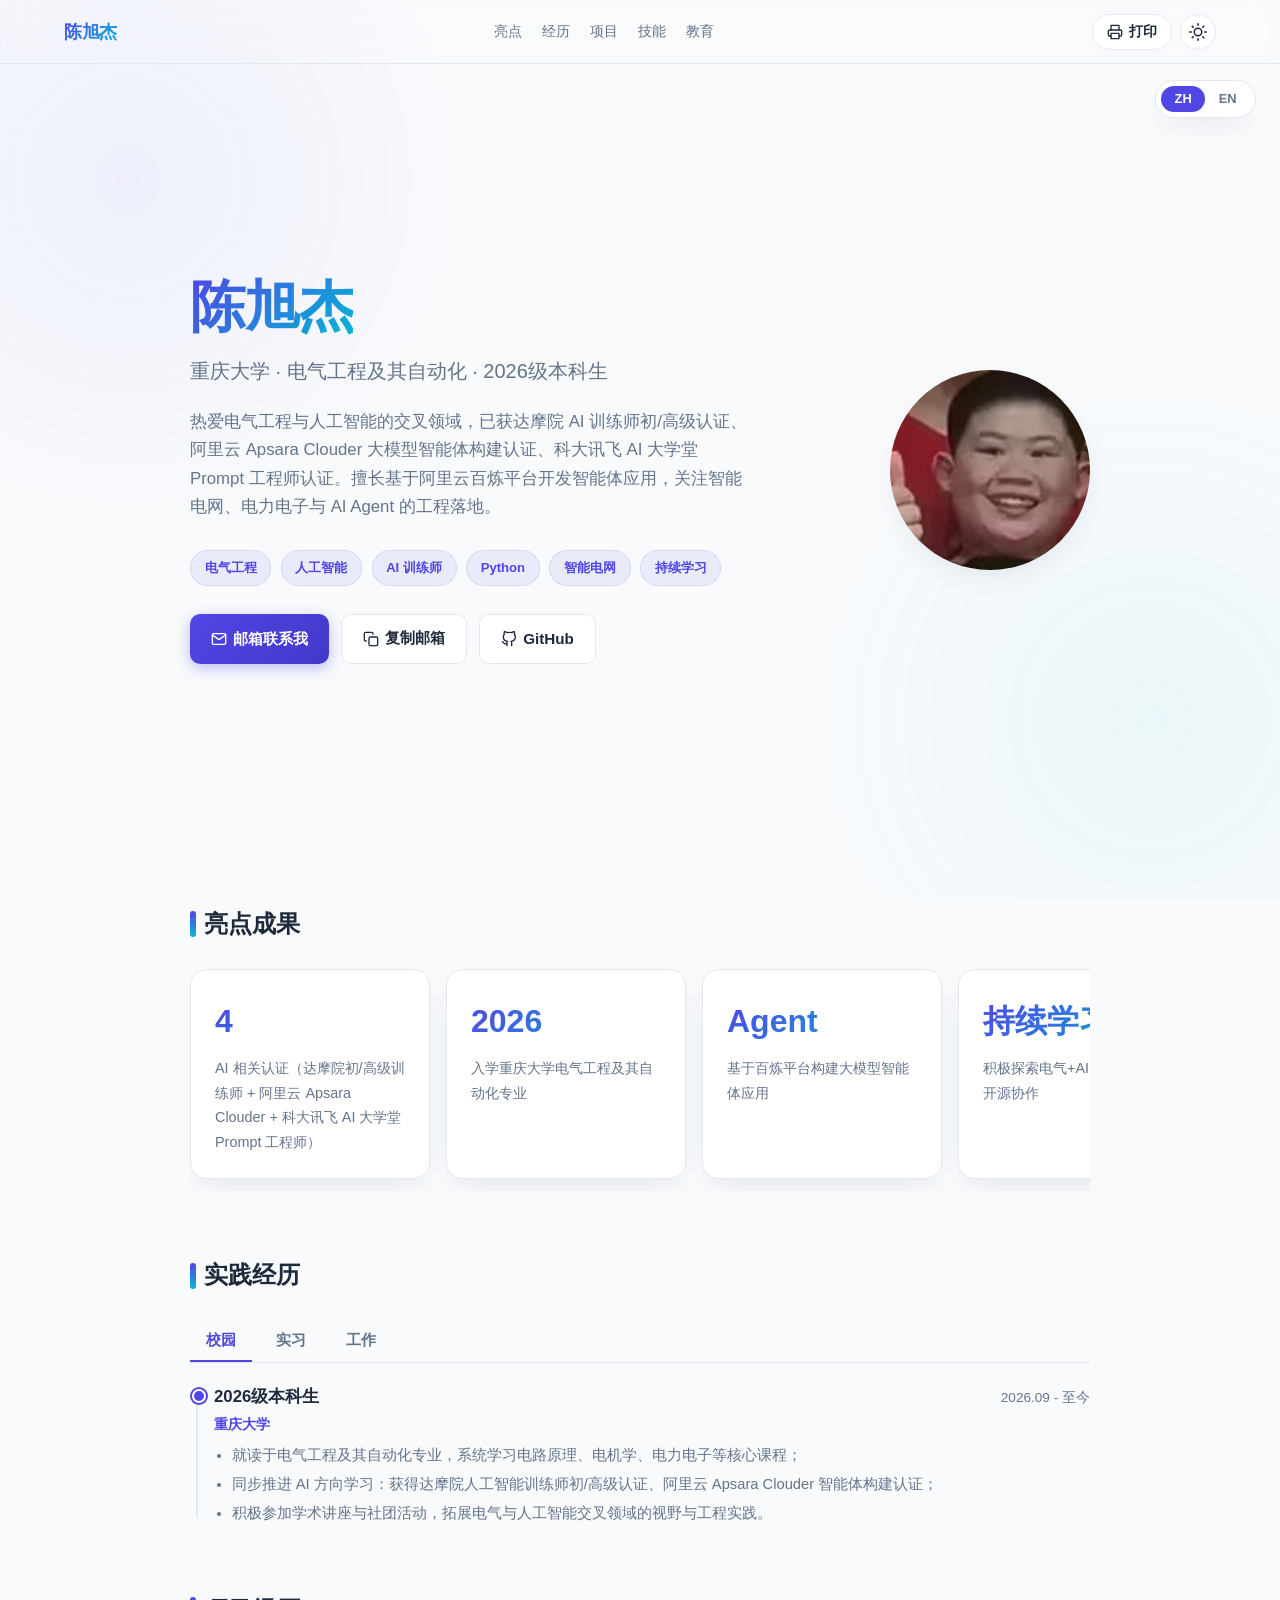
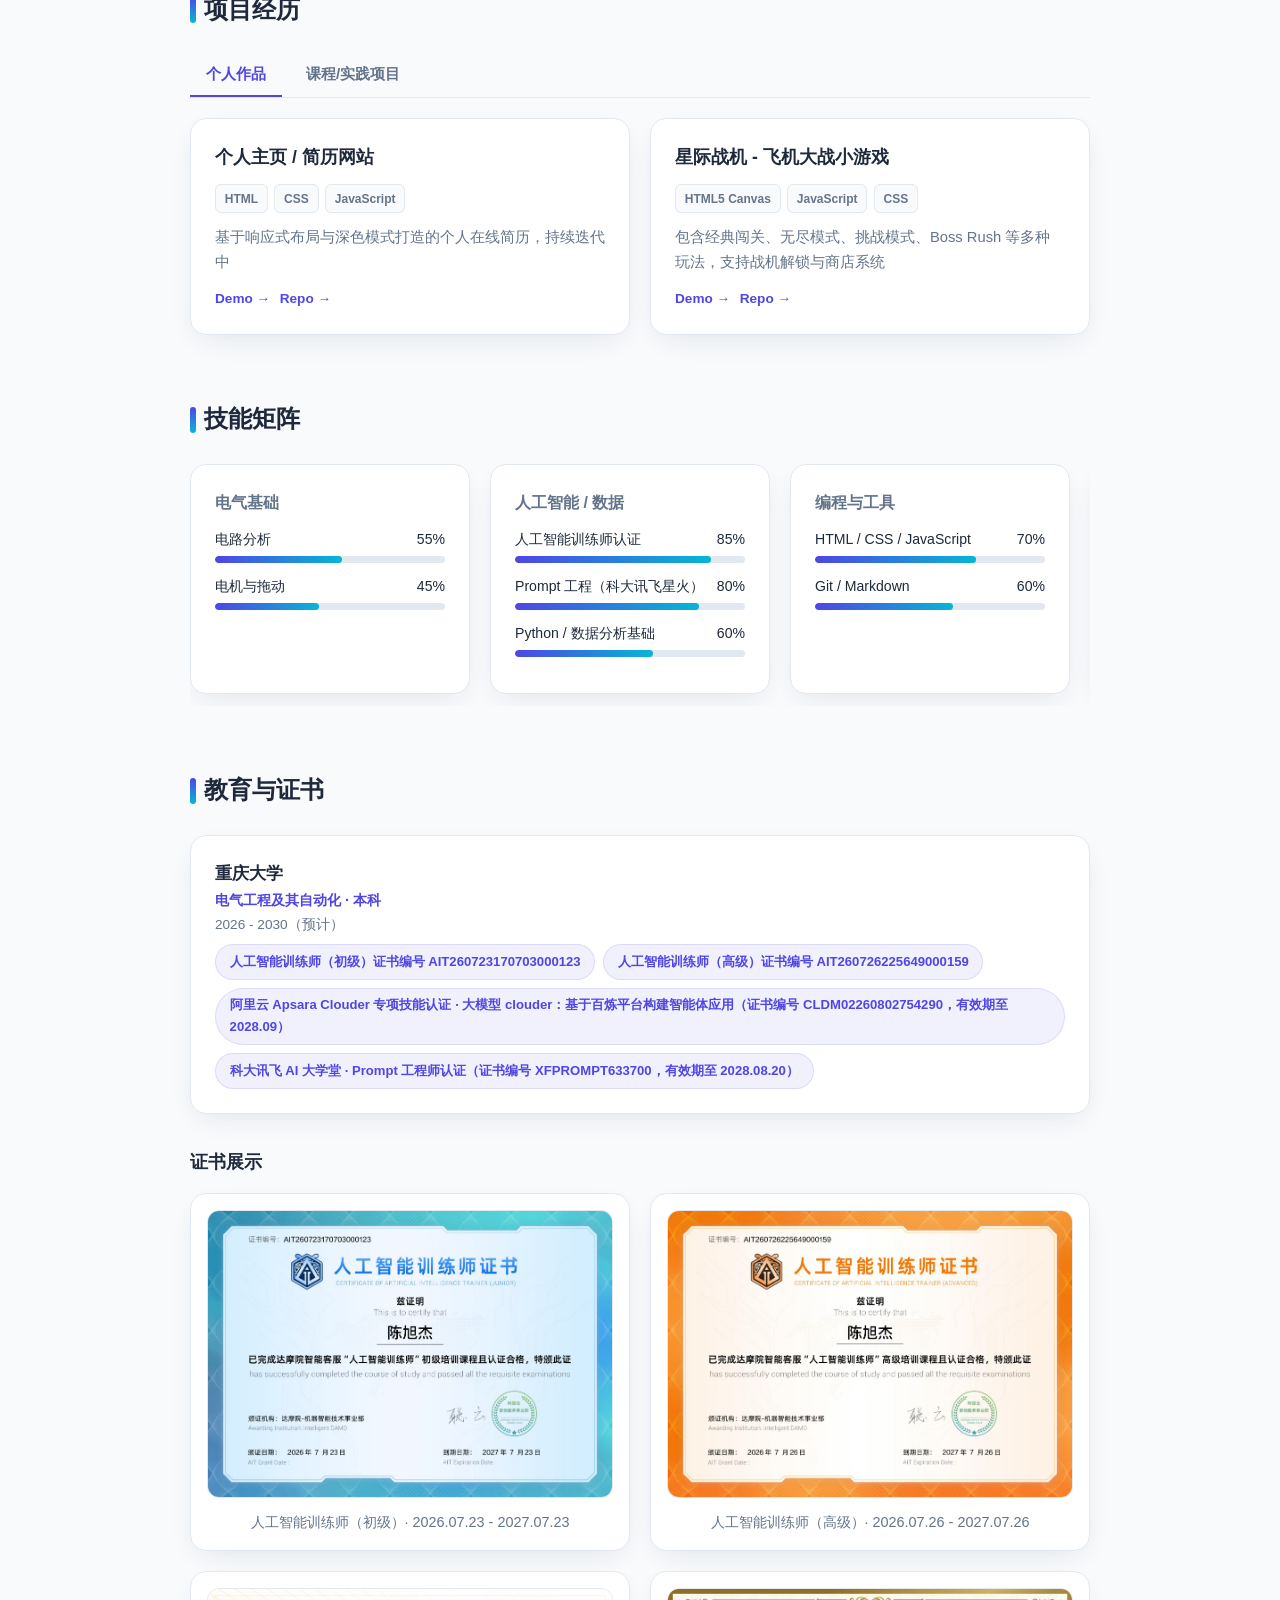
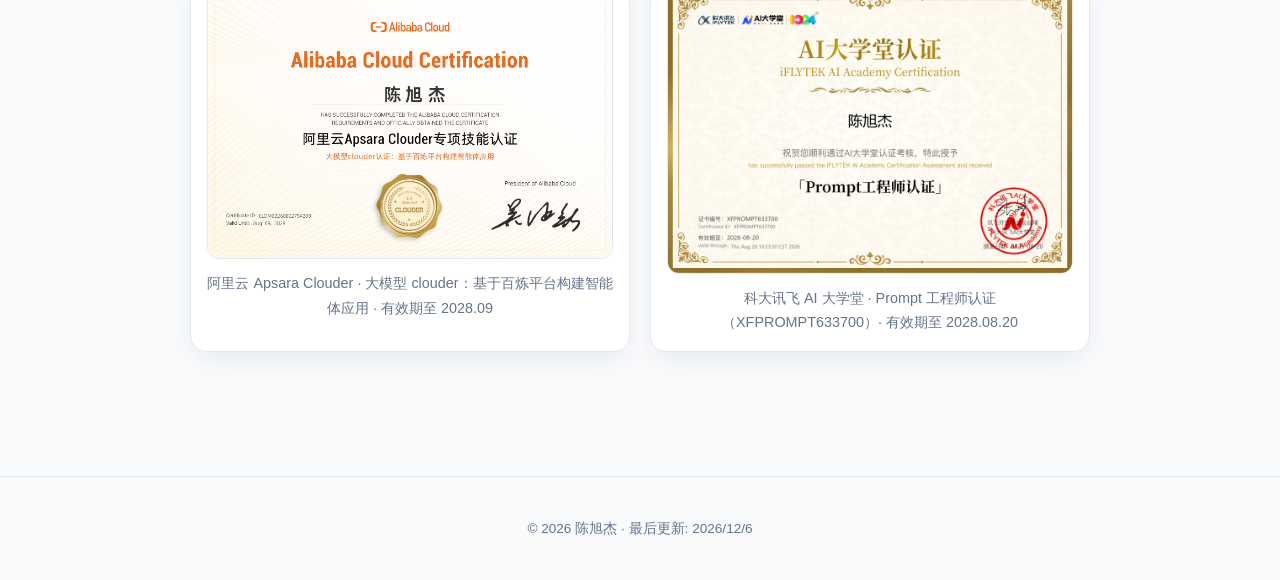
==== commit 13921282: "feat: 新增科大讯飞 AI 大学堂 Prompt 工程师认证及证书图片 - images: 添加 Ai大学认证证书.png（科大讯飞 iFLYTEK，XFPROMPT633700，有效期至 202" ====
--- a/index.html
+++ b/index.html
@@ -822,7 +822,7 @@
       zh: {
         name: "陈旭杰",
         role: "重庆大学 · 电气工程及其自动化 · 2026级本科生",
-        summary: "热爱电气工程与人工智能的交叉领域，已获达摩院 AI 训练师初/高级认证、阿里云 Apsara Clouder 大模型智能体构建认证。擅长基于阿里云百炼平台开发智能体应用，关注智能电网、电力电子与 AI Agent 的工程落地。",
+        summary: "热爱电气工程与人工智能的交叉领域，已获达摩院 AI 训练师初/高级认证、阿里云 Apsara Clouder 大模型智能体构建认证、科大讯飞 AI 大学堂 Prompt 工程师认证。擅长基于阿里云百炼平台开发智能体应用，关注智能电网、电力电子与 AI Agent 的工程落地。",
         avatar: "陈",
         contact: {
           email: { user: "3975054895", domain: "qq.com" },
@@ -837,7 +837,7 @@
         contactBtn: "邮箱联系我",
         copyBtn: "复制邮箱",
         highlights: [
-          { number: "3", label: "AI 相关认证（达摩院初/高级训练师 + 阿里云 Apsara Clouder）" },
+          { number: "4", label: "AI 相关认证（达摩院初/高级训练师 + 阿里云 Apsara Clouder + 科大讯飞 AI 大学堂 Prompt 工程师）" },
           { number: "2026", label: "入学重庆大学电气工程及其自动化专业" },
           { number: "Agent", label: "基于百炼平台构建大模型智能体应用" },
           { number: "持续学习", label: "积极探索电气+AI 工程落地与开源协作" }
@@ -917,6 +917,7 @@
             category: "人工智能 / 数据",
             items: [
               { name: "人工智能训练师认证", level: 85 },
+              { name: "Prompt 工程（科大讯飞星火）", level: 80 },
               { name: "Python / 数据分析基础", level: 60 }
             ]
           },
@@ -943,7 +944,8 @@
             certs: [
               "人工智能训练师（初级）证书编号 AIT260723170703000123",
               "人工智能训练师（高级）证书编号 AIT260726225649000159",
-              "阿里云 Apsara Clouder 专项技能认证 · 大模型 clouder：基于百炼平台构建智能体应用（证书编号 CLDM02260802754290，有效期至 2028.09）"
+              "阿里云 Apsara Clouder 专项技能认证 · 大模型 clouder：基于百炼平台构建智能体应用（证书编号 CLDM02260802754290，有效期至 2028.09）",
+              "科大讯飞 AI 大学堂 · Prompt 工程师认证（证书编号 XFPROMPT633700，有效期至 2028.08.20）"
             ],
             certImages: [
               {
@@ -960,6 +962,11 @@
                 src: "/images/downloadCertificate.png?v=20260810",
                 alt: "阿里云 Apsara Clouder 专项技能认证",
                 caption: "阿里云 Apsara Clouder · 大模型 clouder：基于百炼平台构建智能体应用 · 有效期至 2028.09"
+              },
+              {
+                src: "/images/Ai%E5%A4%A7%E5%AD%A6%E8%AE%A4%E8%AF%81%E8%AF%81%E4%B9%A6.png?v=20260820",
+                alt: "科大讯飞 AI 大学堂 Prompt 工程师认证",
+                caption: "科大讯飞 AI 大学堂 · Prompt 工程师认证（XFPROMPT633700）· 有效期至 2028.08.20"
               }
             ]
           }
@@ -968,7 +975,7 @@
       en: {
         name: "Xujie Chen",
         role: "Chongqing University · Electrical Engineering · Class of 2026",
-        summary: "Enthusiastic about the intersection of electrical engineering and AI. Hold DAMO Academy Junior & Advanced AI Trainer certifications and Alibaba Cloud Apsara Clouder certification for building AI agents on Model Studio. Focused on smart grids, power electronics, and practical AI Agent engineering.",
+        summary: "Enthusiastic about the intersection of electrical engineering and AI. Hold DAMO Academy Junior & Advanced AI Trainer certifications, Alibaba Cloud Apsara Clouder certification for building AI agents on Model Studio, and iFLYTEK AI Academy Prompt Engineer certification. Focused on smart grids, power electronics, and practical AI Agent engineering.",
         avatar: "X",
         contact: {
           email: { user: "3975054895", domain: "qq.com" },
@@ -983,7 +990,7 @@
         contactBtn: "Email Me",
         copyBtn: "Copy Email",
         highlights: [
-          { number: "3", label: "AI certifications (DAMO Academy Jr./Sr. Trainer + Alibaba Cloud Apsara Clouder)" },
+          { number: "4", label: "AI certifications (DAMO Academy Jr./Sr. Trainer + Alibaba Cloud Apsara Clouder + iFLYTEK AI Academy Prompt Engineer)" },
           { number: "2026", label: "Enrolled in Electrical Engineering at Chongqing University" },
           { number: "Agent", label: "Building AI agents on Alibaba Cloud Model Studio" },
           { number: "Continuous", label: "Exploring EE + AI engineering practice and open-source collaboration" }
@@ -1063,6 +1070,7 @@
             category: "AI / Data",
             items: [
               { name: "AI Trainer Certification", level: 85 },
+              { name: "Prompt Engineering (iFLYTEK)", level: 80 },
               { name: "Python / Data Analysis Basics", level: 60 }
             ]
           },
@@ -1089,7 +1097,8 @@
             certs: [
               "AI Trainer (Junior) · Certificate No. AIT260723170703000123",
               "AI Trainer (Advanced) · Certificate No. AIT260726225649000159",
-              "Alibaba Cloud Apsara Clouder · LLMOps Agent Builder on Model Studio (Cert. CLDM02260802754290, valid until Sep 2028)"
+              "Alibaba Cloud Apsara Clouder · LLMOps Agent Builder on Model Studio (Cert. CLDM02260802754290, valid until Sep 2028)",
+              "iFLYTEK AI Academy · Prompt Engineer Certification (Cert. XFPROMPT633700, valid until Aug 20, 2028)"
             ],
             certImages: [
               {
@@ -1106,6 +1115,11 @@
                 src: "/images/downloadCertificate.png?v=20260810",
                 alt: "Alibaba Cloud Apsara Clouder Certification",
                 caption: "Alibaba Cloud Apsara Clouder · Agent Builder on Model Studio · Valid until Sep 2028"
+              },
+              {
+                src: "/images/Ai%E5%A4%A7%E5%AD%A6%E8%AE%A4%E8%AF%81%E8%AF%81%E4%B9%A6.png?v=20260820",
+                alt: "iFLYTEK AI Academy Prompt Engineer Certification",
+                caption: "iFLYTEK AI Academy · Prompt Engineer Certification (XFPROMPT633700) · Valid until Aug 20, 2028"
               }
             ]
           }
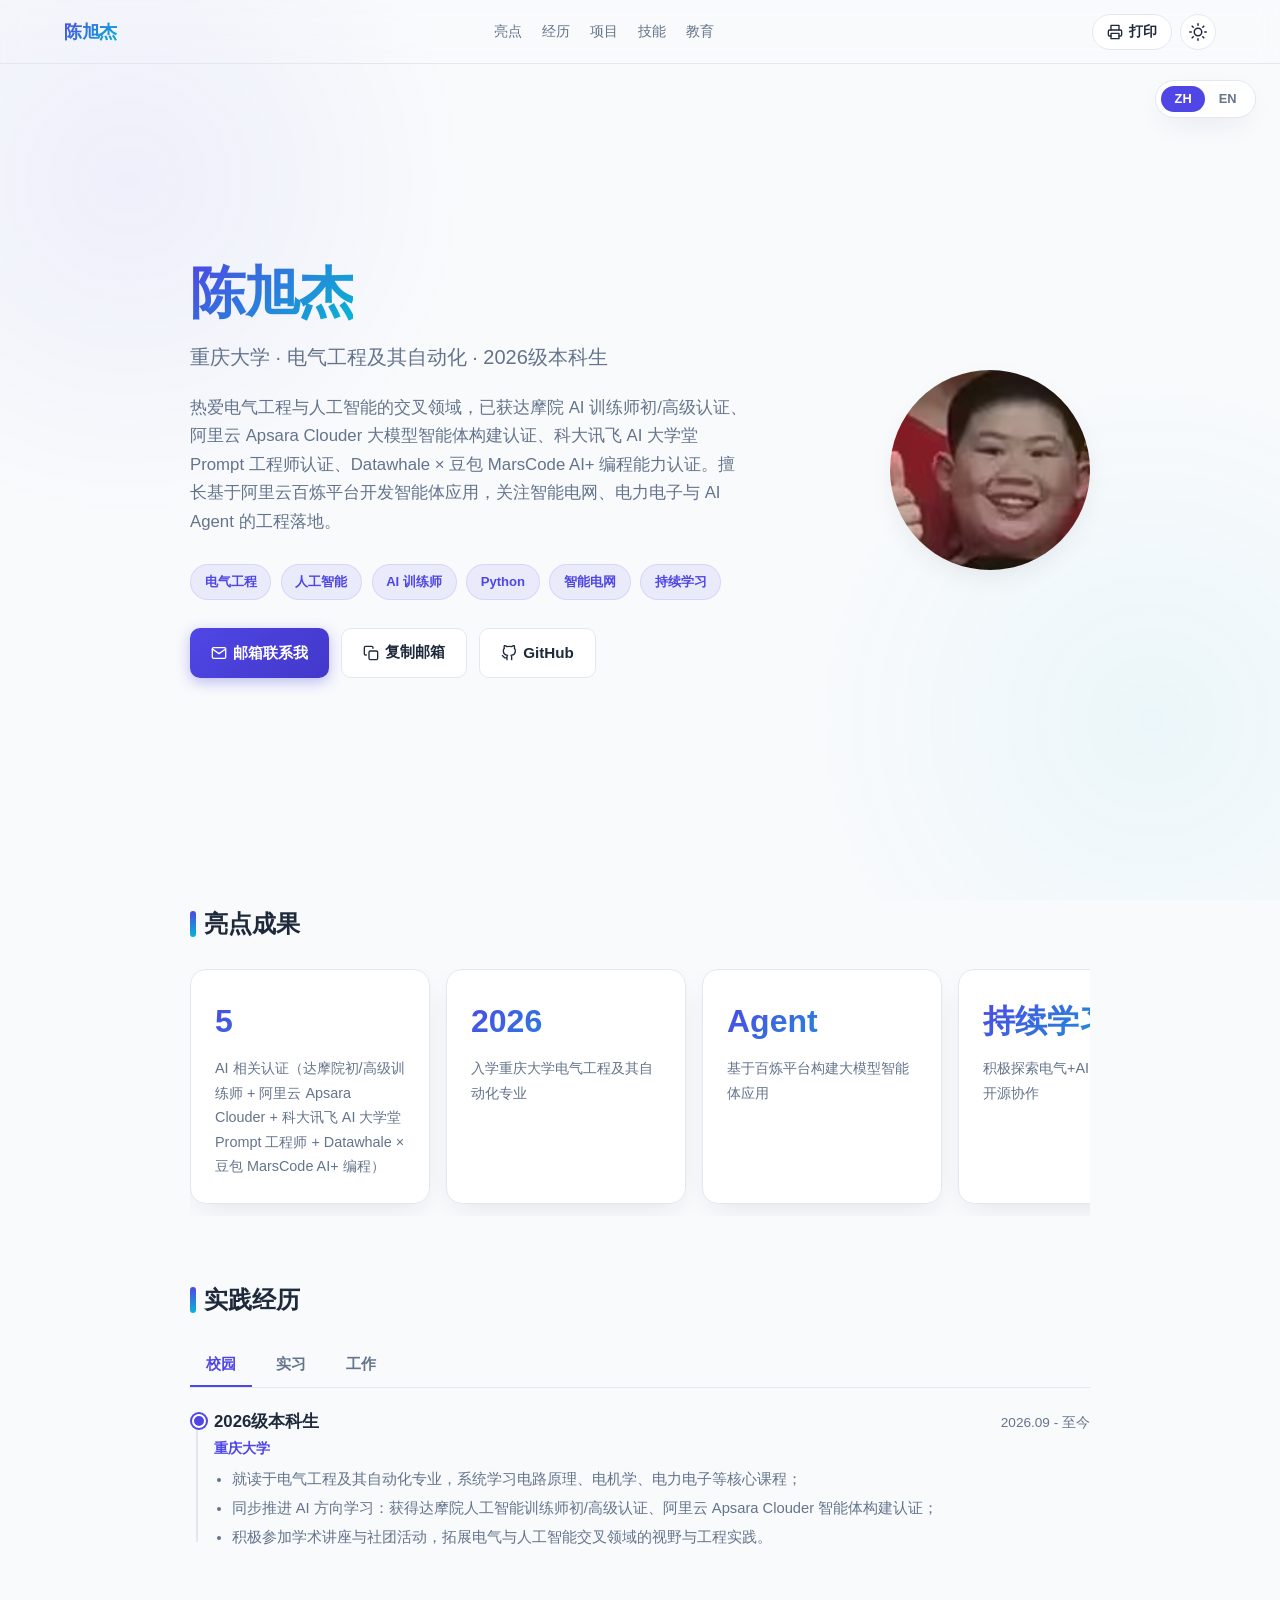
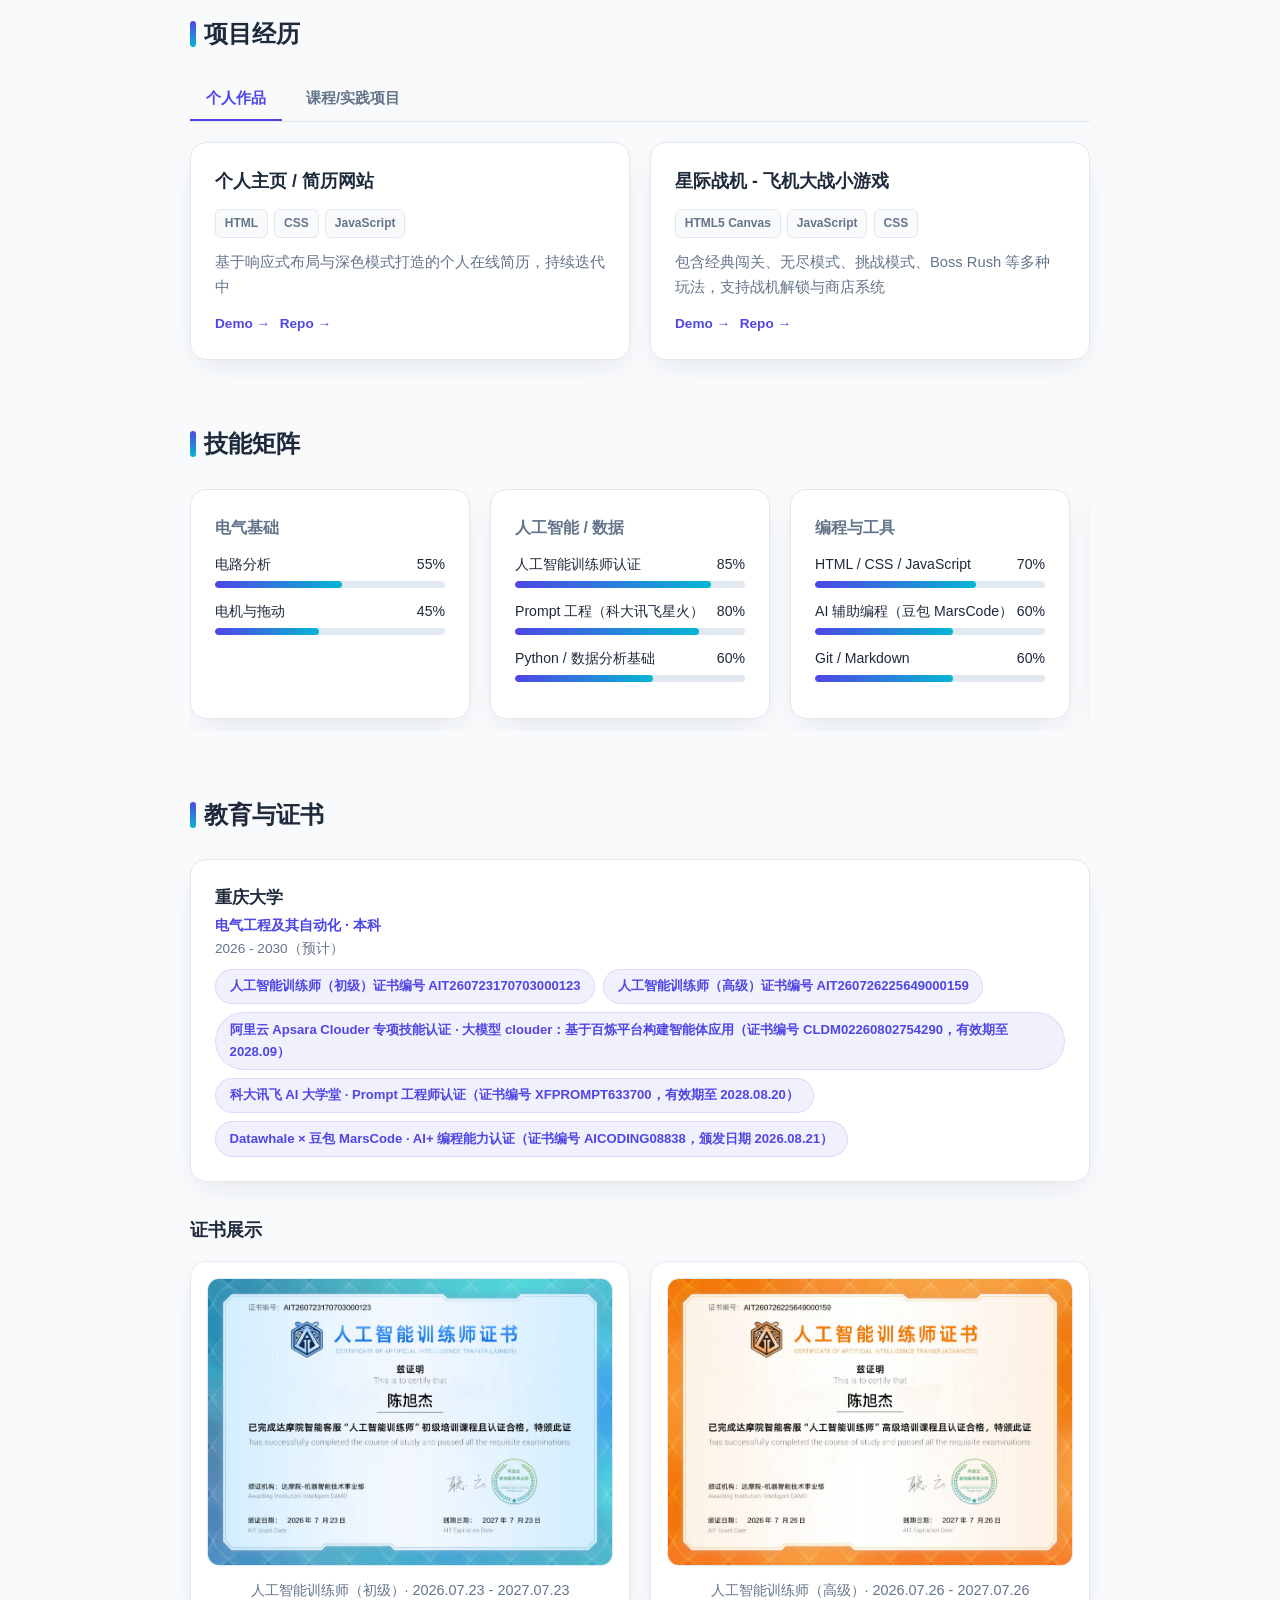
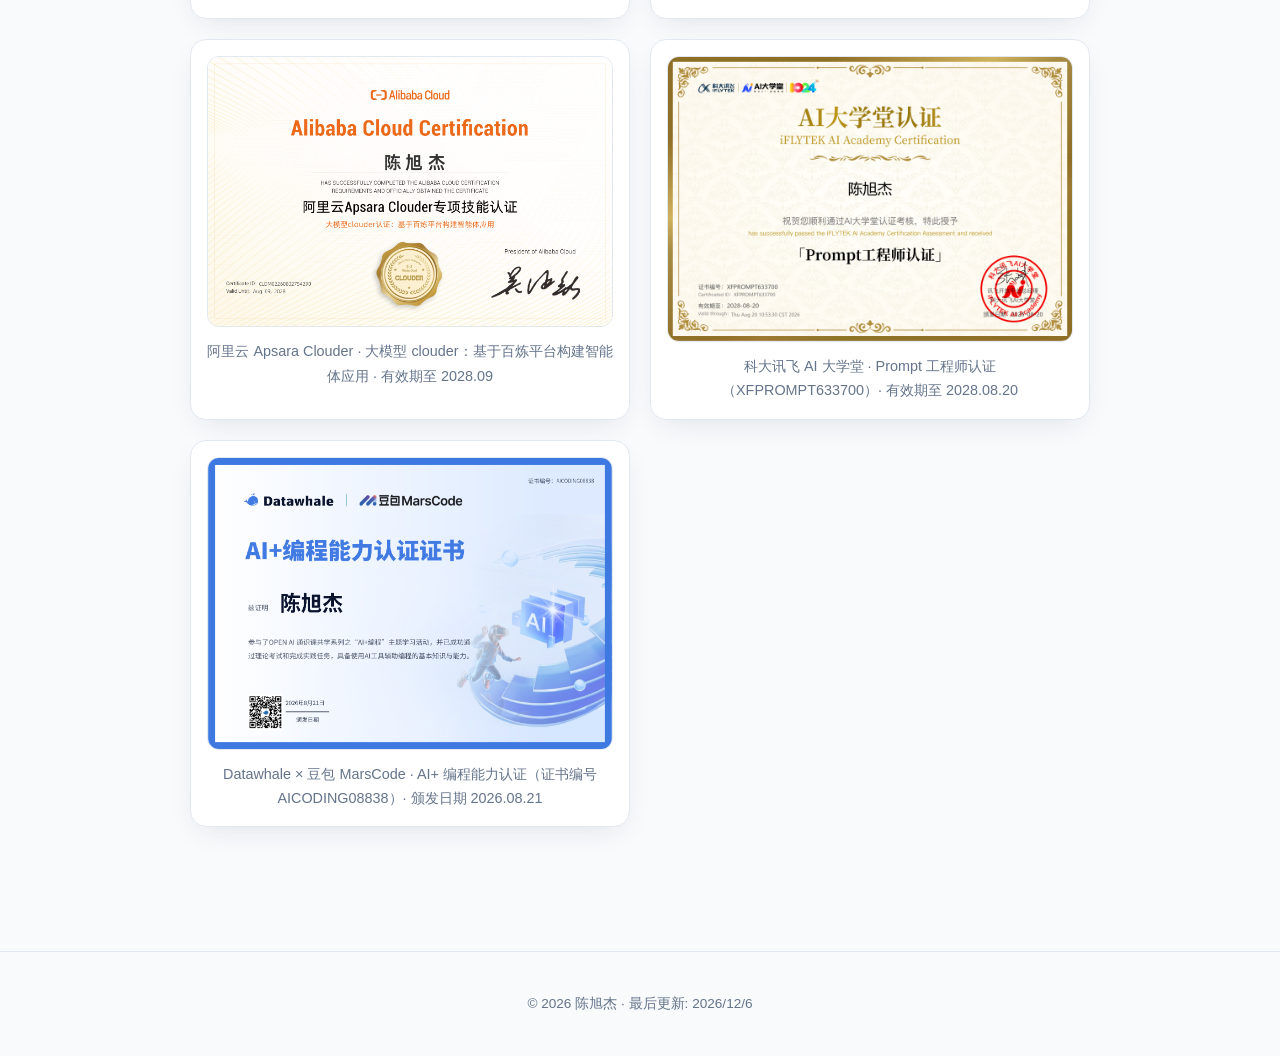
==== commit b1bf6a8d: "feat: 新增 Datawhale × 豆包 MarsCode AI+ 编程能力认证（证书编号 AICODING08838） - images: 新增并重命名 cert-datawhale-mars" ====
--- a/index.html
+++ b/index.html
@@ -822,7 +822,7 @@
       zh: {
         name: "陈旭杰",
         role: "重庆大学 · 电气工程及其自动化 · 2026级本科生",
-        summary: "热爱电气工程与人工智能的交叉领域，已获达摩院 AI 训练师初/高级认证、阿里云 Apsara Clouder 大模型智能体构建认证、科大讯飞 AI 大学堂 Prompt 工程师认证。擅长基于阿里云百炼平台开发智能体应用，关注智能电网、电力电子与 AI Agent 的工程落地。",
+        summary: "热爱电气工程与人工智能的交叉领域，已获达摩院 AI 训练师初/高级认证、阿里云 Apsara Clouder 大模型智能体构建认证、科大讯飞 AI 大学堂 Prompt 工程师认证、Datawhale × 豆包 MarsCode AI+ 编程能力认证。擅长基于阿里云百炼平台开发智能体应用，关注智能电网、电力电子与 AI Agent 的工程落地。",
         avatar: "陈",
         contact: {
           email: { user: "3975054895", domain: "qq.com" },
@@ -837,7 +837,7 @@
         contactBtn: "邮箱联系我",
         copyBtn: "复制邮箱",
         highlights: [
-          { number: "4", label: "AI 相关认证（达摩院初/高级训练师 + 阿里云 Apsara Clouder + 科大讯飞 AI 大学堂 Prompt 工程师）" },
+          { number: "5", label: "AI 相关认证（达摩院初/高级训练师 + 阿里云 Apsara Clouder + 科大讯飞 AI 大学堂 Prompt 工程师 + Datawhale × 豆包 MarsCode AI+ 编程）" },
           { number: "2026", label: "入学重庆大学电气工程及其自动化专业" },
           { number: "Agent", label: "基于百炼平台构建大模型智能体应用" },
           { number: "持续学习", label: "积极探索电气+AI 工程落地与开源协作" }
@@ -925,6 +925,7 @@
             category: "编程与工具",
             items: [
               { name: "HTML / CSS / JavaScript", level: 70 },
+              { name: "AI 辅助编程（豆包 MarsCode）", level: 60 },
               { name: "Git / Markdown", level: 60 }
             ]
           },
@@ -945,7 +946,8 @@
               "人工智能训练师（初级）证书编号 AIT260723170703000123",
               "人工智能训练师（高级）证书编号 AIT260726225649000159",
               "阿里云 Apsara Clouder 专项技能认证 · 大模型 clouder：基于百炼平台构建智能体应用（证书编号 CLDM02260802754290，有效期至 2028.09）",
-              "科大讯飞 AI 大学堂 · Prompt 工程师认证（证书编号 XFPROMPT633700，有效期至 2028.08.20）"
+              "科大讯飞 AI 大学堂 · Prompt 工程师认证（证书编号 XFPROMPT633700，有效期至 2028.08.20）",
+              "Datawhale × 豆包 MarsCode · AI+ 编程能力认证（证书编号 AICODING08838，颁发日期 2026.08.21）"
             ],
             certImages: [
               {
@@ -967,6 +969,11 @@
                 src: "/images/Ai%E5%A4%A7%E5%AD%A6%E8%AE%A4%E8%AF%81%E8%AF%81%E4%B9%A6.png?v=20260820",
                 alt: "科大讯飞 AI 大学堂 Prompt 工程师认证",
                 caption: "科大讯飞 AI 大学堂 · Prompt 工程师认证（XFPROMPT633700）· 有效期至 2028.08.20"
+              },
+              {
+                src: "/images/cert-datawhale-marscode-ai-coding.png?v=20260821",
+                alt: "Datawhale × 豆包 MarsCode AI+ 编程能力认证证书",
+                caption: "Datawhale × 豆包 MarsCode · AI+ 编程能力认证（证书编号 AICODING08838）· 颁发日期 2026.08.21"
               }
             ]
           }
@@ -975,7 +982,7 @@
       en: {
         name: "Xujie Chen",
         role: "Chongqing University · Electrical Engineering · Class of 2026",
-        summary: "Enthusiastic about the intersection of electrical engineering and AI. Hold DAMO Academy Junior & Advanced AI Trainer certifications, Alibaba Cloud Apsara Clouder certification for building AI agents on Model Studio, and iFLYTEK AI Academy Prompt Engineer certification. Focused on smart grids, power electronics, and practical AI Agent engineering.",
+        summary: "Enthusiastic about the intersection of electrical engineering and AI. Hold DAMO Academy Junior & Advanced AI Trainer certifications, Alibaba Cloud Apsara Clouder certification for building AI agents on Model Studio, iFLYTEK AI Academy Prompt Engineer certification, and Datawhale × Doubao MarsCode AI+ Programming Capability Certification. Focused on smart grids, power electronics, and practical AI Agent engineering.",
         avatar: "X",
         contact: {
           email: { user: "3975054895", domain: "qq.com" },
@@ -990,7 +997,7 @@
         contactBtn: "Email Me",
         copyBtn: "Copy Email",
         highlights: [
-          { number: "4", label: "AI certifications (DAMO Academy Jr./Sr. Trainer + Alibaba Cloud Apsara Clouder + iFLYTEK AI Academy Prompt Engineer)" },
+          { number: "5", label: "AI certifications (DAMO Academy Jr./Sr. Trainer + Alibaba Cloud Apsara Clouder + iFLYTEK AI Academy Prompt Engineer + Datawhale × Doubao MarsCode AI+ Programming)" },
           { number: "2026", label: "Enrolled in Electrical Engineering at Chongqing University" },
           { number: "Agent", label: "Building AI agents on Alibaba Cloud Model Studio" },
           { number: "Continuous", label: "Exploring EE + AI engineering practice and open-source collaboration" }
@@ -1078,6 +1085,7 @@
             category: "Programming",
             items: [
               { name: "HTML / CSS / JavaScript", level: 70 },
+              { name: "AI-assisted Programming (Doubao MarsCode)", level: 60 },
               { name: "Git / Markdown", level: 60 }
             ]
           },
@@ -1098,7 +1106,8 @@
               "AI Trainer (Junior) · Certificate No. AIT260723170703000123",
               "AI Trainer (Advanced) · Certificate No. AIT260726225649000159",
               "Alibaba Cloud Apsara Clouder · LLMOps Agent Builder on Model Studio (Cert. CLDM02260802754290, valid until Sep 2028)",
-              "iFLYTEK AI Academy · Prompt Engineer Certification (Cert. XFPROMPT633700, valid until Aug 20, 2028)"
+              "iFLYTEK AI Academy · Prompt Engineer Certification (Cert. XFPROMPT633700, valid until Aug 20, 2028)",
+              "Datawhale × Doubao MarsCode · AI+ Programming Capability Certification (Cert. AICODING08838, issued Aug 21, 2026)"
             ],
             certImages: [
               {
@@ -1120,6 +1129,11 @@
                 src: "/images/Ai%E5%A4%A7%E5%AD%A6%E8%AE%A4%E8%AF%81%E8%AF%81%E4%B9%A6.png?v=20260820",
                 alt: "iFLYTEK AI Academy Prompt Engineer Certification",
                 caption: "iFLYTEK AI Academy · Prompt Engineer Certification (XFPROMPT633700) · Valid until Aug 20, 2028"
+              },
+              {
+                src: "/images/cert-datawhale-marscode-ai-coding.png?v=20260821",
+                alt: "Datawhale × Doubao MarsCode AI+ Programming Capability Certification",
+                caption: "Datawhale × Doubao MarsCode · AI+ Programming Capability Certification (Cert. AICODING08838) · Issued Aug 21, 2026"
               }
             ]
           }
